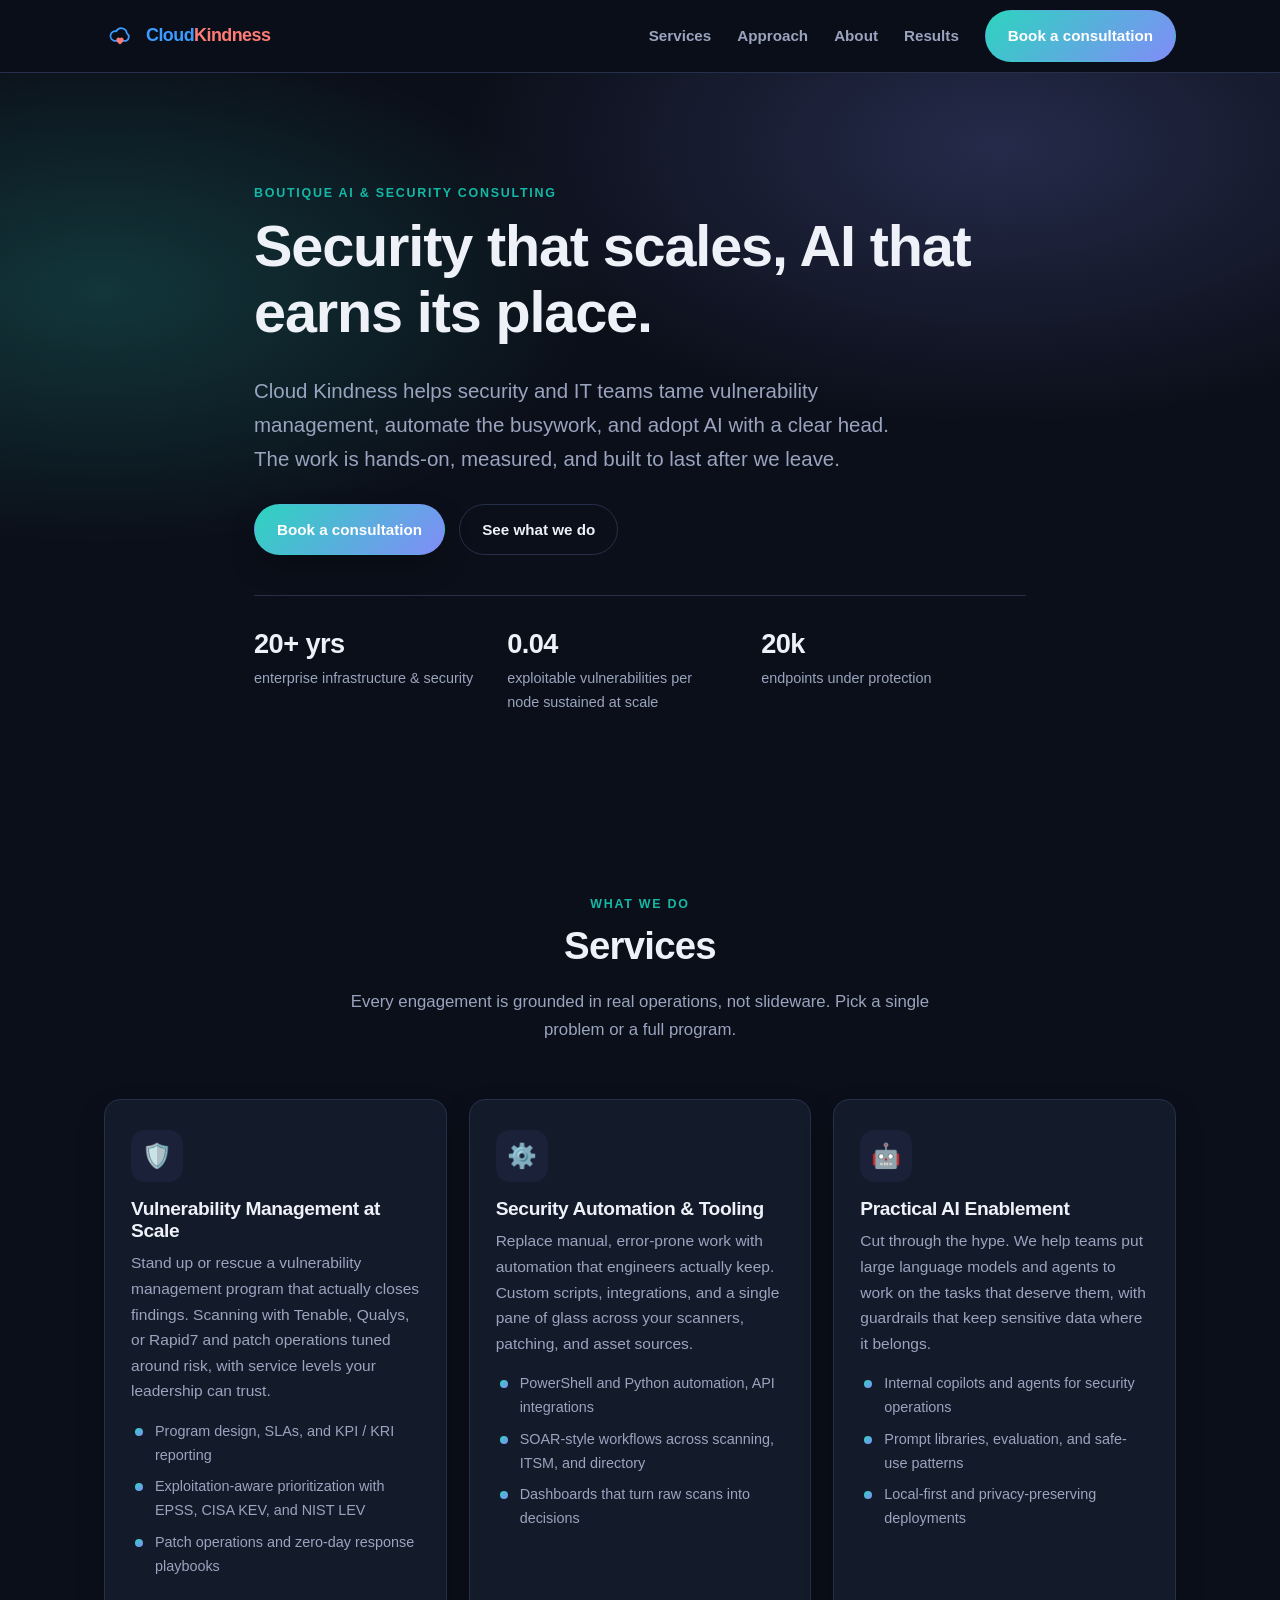
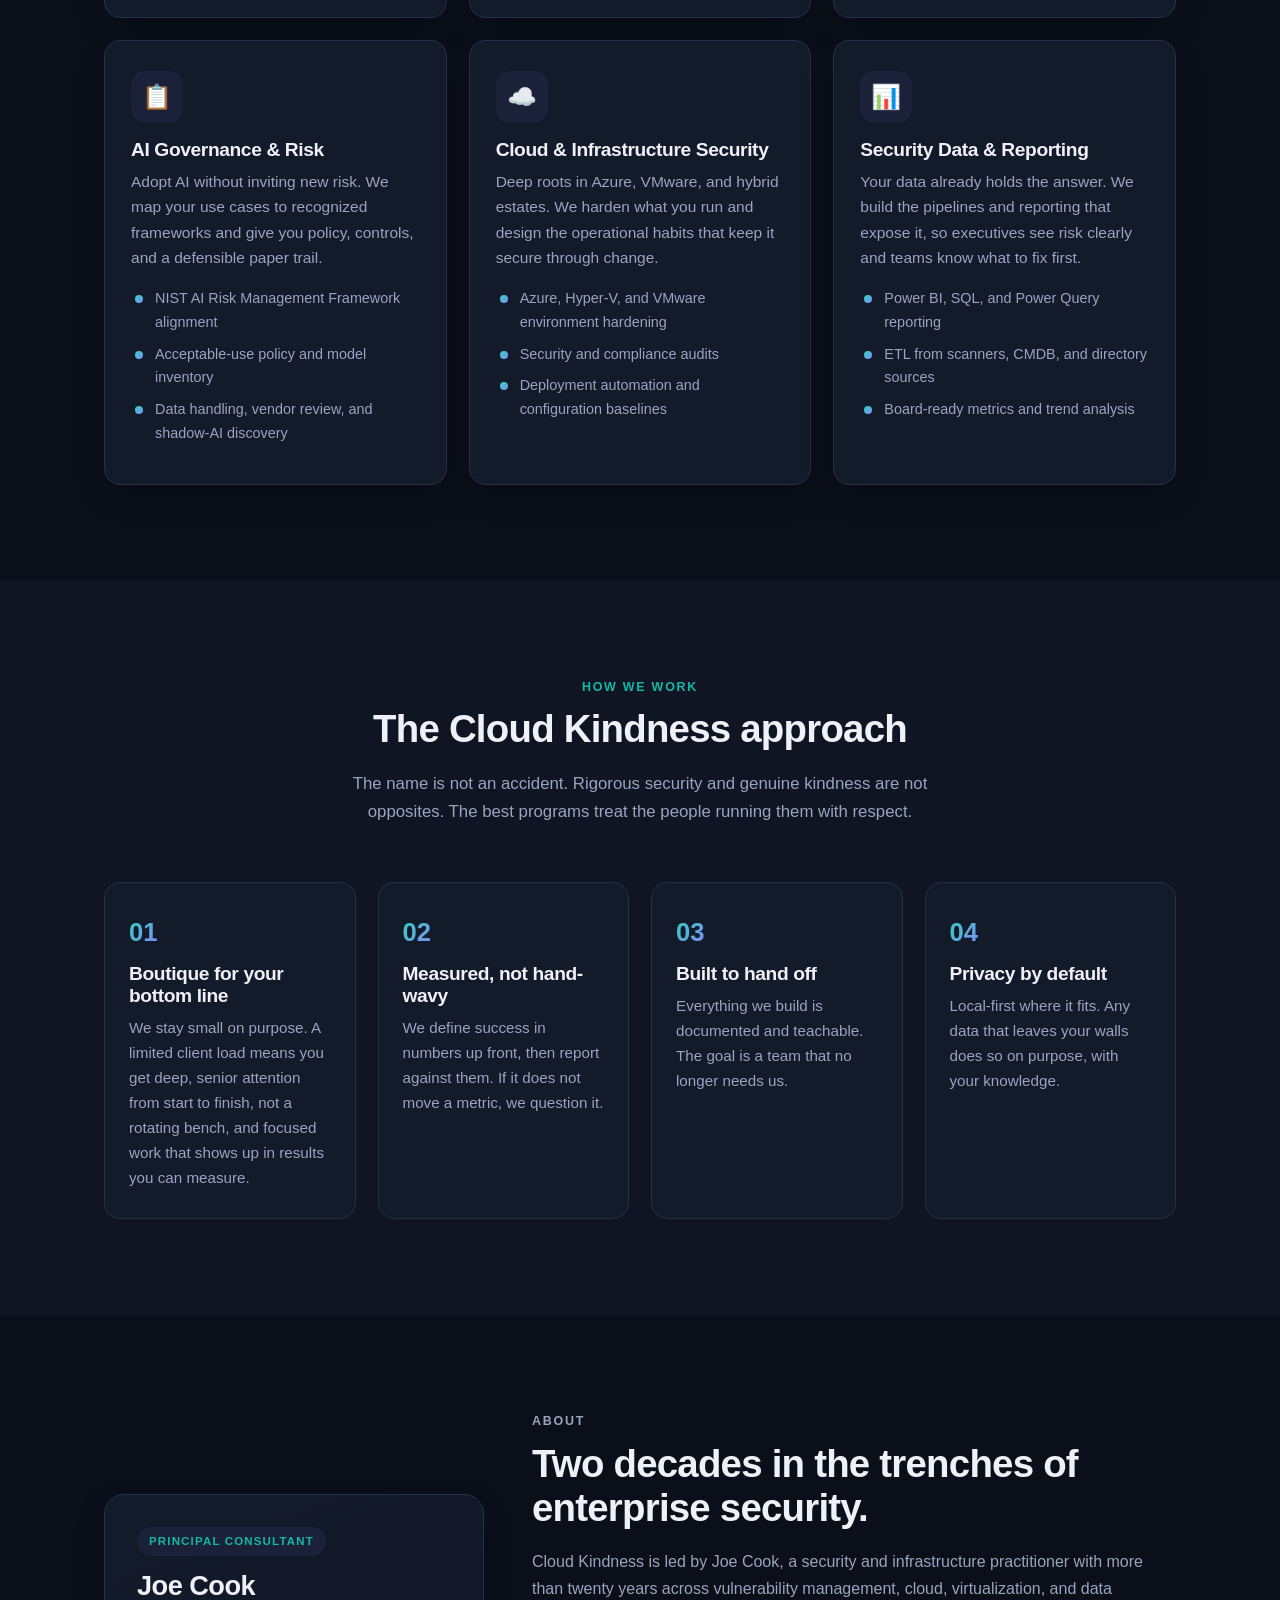
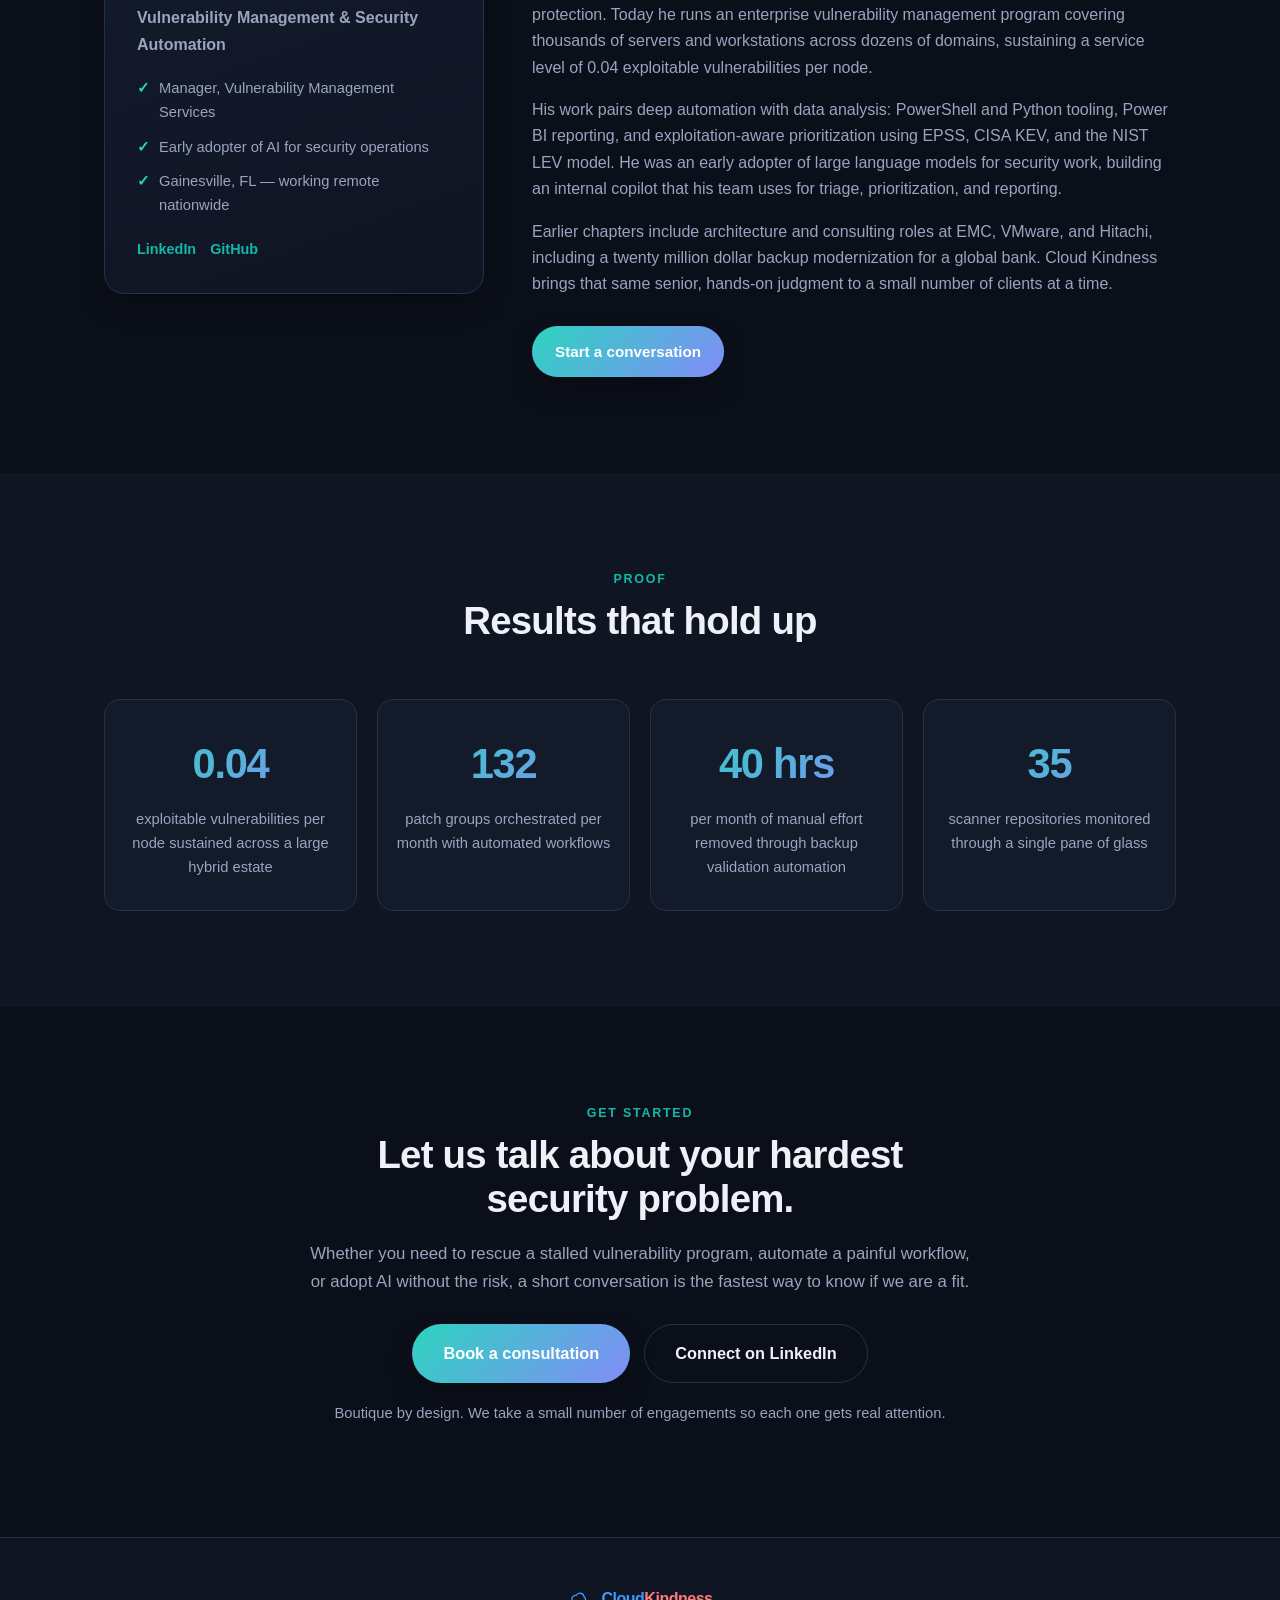
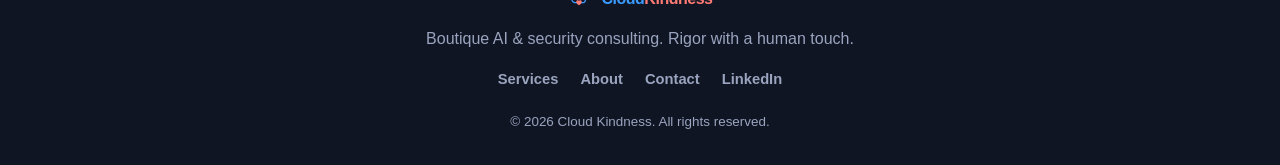
==== index.html @ bd8ea967 "Launch Cloud Kindness marketing site Boutique AI & security consulting site: dark theme, two-tone Cl" ====
<!DOCTYPE html>
<html lang="en" data-theme="dark">
<head>
  <meta charset="UTF-8" />
  <meta name="viewport" content="width=device-width, initial-scale=1.0" />
  <title>Cloud Kindness — Boutique AI &amp; Security Consulting</title>
  <meta name="description" content="Cloud Kindness is a boutique AI and security consultancy. We help teams run vulnerability management at scale, automate security operations, and adopt AI safely and practically." />
  <meta name="author" content="Joe Cook" />

  <!-- Open Graph -->
  <meta property="og:type" content="website" />
  <meta property="og:title" content="Cloud Kindness — Boutique AI &amp; Security Consulting" />
  <meta property="og:description" content="Vulnerability management at scale, security automation, and practical AI enablement. Boutique consulting led by a hands-on practitioner." />
  <meta property="og:url" content="https://cloudkindness.com" />
  <meta property="og:site_name" content="Cloud Kindness" />
  <meta name="twitter:card" content="summary" />

  <link rel="icon" href="assets/favicon.svg" type="image/svg+xml" />
  <link rel="stylesheet" href="assets/styles.css" />

  <script type="application/ld+json">
  {
    "@context": "https://schema.org",
    "@type": "ProfessionalService",
    "name": "Cloud Kindness",
    "description": "Boutique AI and security consultancy specializing in vulnerability management, security automation, and practical AI enablement.",
    "url": "https://cloudkindness.com",
    "areaServed": "US",
    "serviceType": ["Vulnerability Management", "Security Automation", "AI Enablement", "Cloud Security", "Security Analytics"],
    "founder": {
      "@type": "Person",
      "name": "Joe Cook",
      "jobTitle": "Principal Consultant",
      "sameAs": ["https://www.linkedin.com/in/josephwcook", "https://github.com/cloudanimal"]
    }
  }
  </script>
</head>
<body>
  <a class="skip-link" href="#main">Skip to content</a>

  <header class="site-header" id="top">
    <nav class="nav container" aria-label="Primary">
      <a class="brand" href="#top" aria-label="Cloud Kindness home">
        <span class="brand-mark" aria-hidden="true">
          <svg viewBox="0 0 40 40" width="32" height="32" role="img" aria-hidden="true">
            <path d="M28.5 16.5a7 7 0 0 0-13.2-2.4A6 6 0 1 0 13 26h15a5.5 5.5 0 0 0 .5-9.5z" fill="none" stroke="var(--logo-cloud)" stroke-width="2.2" stroke-linejoin="round"/>
            <path d="M20 30.5s-4.6-2.6-4.6-6a2.6 2.6 0 0 1 4.6-1.6 2.6 2.6 0 0 1 4.6 1.6c0 3.4-4.6 6-4.6 6z" fill="var(--logo-kind)"/>
          </svg>
        </span>
        <span class="brand-text"><span class="wm-cloud">Cloud</span><span class="wm-kind">Kindness</span></span>
      </a>
      <button class="nav-toggle" aria-expanded="false" aria-controls="nav-links" aria-label="Toggle menu">
        <span></span><span></span><span></span>
      </button>
      <ul class="nav-links" id="nav-links">
        <li><a href="#services">Services</a></li>
        <li><a href="#approach">Approach</a></li>
        <li><a href="#about">About</a></li>
        <li><a href="#results">Results</a></li>
        <li><a class="btn btn-nav" href="#contact">Book a consultation</a></li>
      </ul>
    </nav>
  </header>

  <main id="main">

    <!-- HERO -->
    <section class="hero">
      <div class="container hero-inner">
        <p class="eyebrow">Boutique AI &amp; Security Consulting</p>
        <h1>Security that scales, AI that earns its place.</h1>
        <p class="lede">
          Cloud Kindness helps security and IT teams tame vulnerability management, automate the busywork,
          and adopt AI with a clear head. The work is hands-on, measured, and built to last after we leave.
        </p>
        <div class="hero-cta">
          <a class="btn btn-primary" href="#contact">Book a consultation</a>
          <a class="btn btn-ghost" href="#services">See what we do</a>
        </div>
        <ul class="hero-stats" aria-label="Track record">
          <li><strong>20+ yrs</strong><span>enterprise infrastructure &amp; security</span></li>
          <li><strong>0.04</strong><span>exploitable vulnerabilities per node sustained at scale</span></li>
          <li><strong>20k</strong><span>endpoints under protection</span></li>
        </ul>
      </div>
    </section>

    <!-- SERVICES -->
    <section id="services" class="section">
      <div class="container">
        <header class="section-head">
          <p class="eyebrow">What we do</p>
          <h2>Services</h2>
          <p class="section-sub">
            Every engagement is grounded in real operations, not slideware. Pick a single problem or a full program.
          </p>
        </header>

        <div class="cards">
          <article class="card">
            <div class="card-icon" aria-hidden="true">🛡️</div>
            <h3>Vulnerability Management at Scale</h3>
            <p>
              Stand up or rescue a vulnerability management program that actually closes findings. Scanning with
              Tenable, Qualys, or Rapid7 and patch operations tuned around risk, with service levels your leadership can trust.
            </p>
            <ul class="card-list">
              <li>Program design, SLAs, and KPI / KRI reporting</li>
              <li>Exploitation-aware prioritization with EPSS, CISA KEV, and NIST LEV</li>
              <li>Patch operations and zero-day response playbooks</li>
            </ul>
          </article>

          <article class="card">
            <div class="card-icon" aria-hidden="true">⚙️</div>
            <h3>Security Automation &amp; Tooling</h3>
            <p>
              Replace manual, error-prone work with automation that engineers actually keep. Custom scripts, integrations,
              and a single pane of glass across your scanners, patching, and asset sources.
            </p>
            <ul class="card-list">
              <li>PowerShell and Python automation, API integrations</li>
              <li>SOAR-style workflows across scanning, ITSM, and directory</li>
              <li>Dashboards that turn raw scans into decisions</li>
            </ul>
          </article>

          <article class="card">
            <div class="card-icon" aria-hidden="true">🤖</div>
            <h3>Practical AI Enablement</h3>
            <p>
              Cut through the hype. We help teams put large language models and agents to work on the tasks that
              deserve them, with guardrails that keep sensitive data where it belongs.
            </p>
            <ul class="card-list">
              <li>Internal copilots and agents for security operations</li>
              <li>Prompt libraries, evaluation, and safe-use patterns</li>
              <li>Local-first and privacy-preserving deployments</li>
            </ul>
          </article>

          <article class="card">
            <div class="card-icon" aria-hidden="true">📋</div>
            <h3>AI Governance &amp; Risk</h3>
            <p>
              Adopt AI without inviting new risk. We map your use cases to recognized frameworks and give you
              policy, controls, and a defensible paper trail.
            </p>
            <ul class="card-list">
              <li>NIST AI Risk Management Framework alignment</li>
              <li>Acceptable-use policy and model inventory</li>
              <li>Data handling, vendor review, and shadow-AI discovery</li>
            </ul>
          </article>

          <article class="card">
            <div class="card-icon" aria-hidden="true">☁️</div>
            <h3>Cloud &amp; Infrastructure Security</h3>
            <p>
              Deep roots in Azure, VMware, and hybrid estates. We harden what you run and design the operational
              habits that keep it secure through change.
            </p>
            <ul class="card-list">
              <li>Azure, Hyper-V, and VMware environment hardening</li>
              <li>Security and compliance audits</li>
              <li>Deployment automation and configuration baselines</li>
            </ul>
          </article>

          <article class="card">
            <div class="card-icon" aria-hidden="true">📊</div>
            <h3>Security Data &amp; Reporting</h3>
            <p>
              Your data already holds the answer. We build the pipelines and reporting that expose it, so executives
              see risk clearly and teams know what to fix first.
            </p>
            <ul class="card-list">
              <li>Power BI, SQL, and Power Query reporting</li>
              <li>ETL from scanners, CMDB, and directory sources</li>
              <li>Board-ready metrics and trend analysis</li>
            </ul>
          </article>
        </div>
      </div>
    </section>

    <!-- APPROACH -->
    <section id="approach" class="section section-alt">
      <div class="container">
        <header class="section-head">
          <p class="eyebrow">How we work</p>
          <h2>The Cloud Kindness approach</h2>
          <p class="section-sub">
            The name is not an accident. Rigorous security and genuine kindness are not opposites. The best programs
            treat the people running them with respect.
          </p>
        </header>

        <div class="approach-grid">
          <div class="approach-item">
            <span class="approach-num">01</span>
            <h3>Boutique for your bottom line</h3>
            <p>We stay small on purpose. A limited client load means you get deep, senior attention from start to finish, not a rotating bench, and focused work that shows up in results you can measure.</p>
          </div>
          <div class="approach-item">
            <span class="approach-num">02</span>
            <h3>Measured, not hand-wavy</h3>
            <p>We define success in numbers up front, then report against them. If it does not move a metric, we question it.</p>
          </div>
          <div class="approach-item">
            <span class="approach-num">03</span>
            <h3>Built to hand off</h3>
            <p>Everything we build is documented and teachable. The goal is a team that no longer needs us.</p>
          </div>
          <div class="approach-item">
            <span class="approach-num">04</span>
            <h3>Privacy by default</h3>
            <p>Local-first where it fits. Any data that leaves your walls does so on purpose, with your knowledge.</p>
          </div>
        </div>
      </div>
    </section>

    <!-- ABOUT -->
    <section id="about" class="section">
      <div class="container about-grid">
        <div class="about-media" aria-hidden="true">
          <div class="about-card">
            <span class="about-badge">Principal Consultant</span>
            <h3>Joe Cook</h3>
            <p class="about-role">Vulnerability Management &amp; Security Automation</p>
            <ul class="about-facts">
              <li>Manager, Vulnerability Management Services</li>
              <li>Early adopter of AI for security operations</li>
              <li>Gainesville, FL — working remote nationwide</li>
            </ul>
            <div class="about-links">
              <a href="https://www.linkedin.com/in/josephwcook" rel="noopener" target="_blank">LinkedIn</a>
              <a href="https://github.com/cloudanimal" rel="noopener" target="_blank">GitHub</a>
            </div>
          </div>
        </div>
        <div class="about-copy">
          <p class="eyebrow">About</p>
          <h2>Two decades in the trenches of enterprise security.</h2>
          <p>
            Cloud Kindness is led by Joe Cook, a security and infrastructure practitioner with more than twenty years
            across vulnerability management, cloud, virtualization, and data protection. Today he runs an enterprise
            vulnerability management program covering thousands of servers and workstations across dozens of domains,
            sustaining a service level of 0.04 exploitable vulnerabilities per node.
          </p>
          <p>
            His work pairs deep automation with data analysis: PowerShell and Python tooling, Power BI reporting, and
            exploitation-aware prioritization using EPSS, CISA KEV, and the NIST LEV model. He was an early adopter of
            large language models for security work, building an internal copilot that his team uses for triage,
            prioritization, and reporting.
          </p>
          <p>
            Earlier chapters include architecture and consulting roles at EMC, VMware, and Hitachi, including a
            twenty million dollar backup modernization for a global bank. Cloud Kindness brings that same
            senior, hands-on judgment to a small number of clients at a time.
          </p>
          <a class="btn btn-primary" href="#contact">Start a conversation</a>
        </div>
      </div>
    </section>

    <!-- RESULTS -->
    <section id="results" class="section section-alt">
      <div class="container">
        <header class="section-head">
          <p class="eyebrow">Proof</p>
          <h2>Results that hold up</h2>
        </header>
        <div class="results-grid">
          <div class="result">
            <strong>0.04</strong>
            <p>exploitable vulnerabilities per node sustained across a large hybrid estate</p>
          </div>
          <div class="result">
            <strong>132</strong>
            <p>patch groups orchestrated per month with automated workflows</p>
          </div>
          <div class="result">
            <strong>40 hrs</strong>
            <p>per month of manual effort removed through backup validation automation</p>
          </div>
          <div class="result">
            <strong>35</strong>
            <p>scanner repositories monitored through a single pane of glass</p>
          </div>
        </div>
      </div>
    </section>

    <!-- CONTACT -->
    <section id="contact" class="section contact">
      <div class="container contact-inner">
        <p class="eyebrow">Get started</p>
        <h2>Let us talk about your hardest security problem.</h2>
        <p class="section-sub">
          Whether you need to rescue a stalled vulnerability program, automate a painful workflow, or adopt AI
          without the risk, a short conversation is the fastest way to know if we are a fit.
        </p>
        <div class="contact-cta">
          <a class="btn btn-primary btn-lg" href="mailto:josephwcook@gmail.com?subject=Cloud%20Kindness%20consultation">Book a consultation</a>
          <a class="btn btn-ghost btn-lg" href="https://www.linkedin.com/in/josephwcook" rel="noopener" target="_blank">Connect on LinkedIn</a>
        </div>
        <p class="contact-note">Boutique by design. We take a small number of engagements so each one gets real attention.</p>
      </div>
    </section>
  </main>

  <footer class="site-footer">
    <div class="container footer-inner">
      <div class="footer-brand">
        <span class="brand-mark" aria-hidden="true">
          <svg viewBox="0 0 40 40" width="24" height="24" role="img" aria-hidden="true">
            <path d="M28.5 16.5a7 7 0 0 0-13.2-2.4A6 6 0 1 0 13 26h15a5.5 5.5 0 0 0 .5-9.5z" fill="none" stroke="var(--logo-cloud)" stroke-width="2.2" stroke-linejoin="round"/>
            <path d="M20 30.5s-4.6-2.6-4.6-6a2.6 2.6 0 0 1 4.6-1.6 2.6 2.6 0 0 1 4.6 1.6c0 3.4-4.6 6-4.6 6z" fill="var(--logo-kind)"/>
          </svg>
        </span>
        <span class="brand-text"><span class="wm-cloud">Cloud</span><span class="wm-kind">Kindness</span></span>
      </div>
      <p class="footer-tag">Boutique AI &amp; security consulting. Rigor with a human touch.</p>
      <nav class="footer-links" aria-label="Footer">
        <a href="#services">Services</a>
        <a href="#about">About</a>
        <a href="#contact">Contact</a>
        <a href="https://www.linkedin.com/in/josephwcook" rel="noopener" target="_blank">LinkedIn</a>
      </nav>
      <p class="footer-copy">&copy; <span id="year">2026</span> Cloud Kindness. All rights reserved.</p>
    </div>
  </footer>

  <script src="assets/main.js"></script>
</body>
</html>
---- assets/styles.css ----
/* ===== Cloud Kindness — styles ===== */
:root {
  --bg: #f7f8fb;
  --surface: #ffffff;
  --surface-alt: #eef1f7;
  --ink: #131a2a;
  --ink-soft: #47506a;
  --line: #e0e5ef;
  --brand: #14b8a6;      /* teal */
  --brand-deep: #0d9488;
  --accent: #6366f1;     /* indigo */
  --accent-soft: #eef0fe;
  --warm: #f0abaf;
  --logo-cloud: #0a84ff;   /* azure */
  --logo-kind: #f0645f;    /* soft red */
  --shadow: 0 10px 30px -12px rgba(19, 26, 42, .18);
  --radius: 16px;
  --maxw: 1120px;
  --font: "Inter", -apple-system, BlinkMacSystemFont, "Segoe UI", Roboto, Helvetica, Arial, sans-serif;
}

:root[data-theme="dark"] {
  --bg: #0b0f19;
  --surface: #131a2a;
  --surface-alt: #0f1523;
  --ink: #eef1f8;
  --ink-soft: #9aa4bf;
  --line: #26304a;
  --brand: #2dd4bf;
  --brand-deep: #14b8a6;
  --accent: #818cf8;
  --accent-soft: #1a2138;
  --logo-cloud: #3b9bff;
  --logo-kind: #ff7b75;
  --shadow: 0 12px 34px -14px rgba(0, 0, 0, .6);
}

* { box-sizing: border-box; }
html { scroll-behavior: smooth; scroll-padding-top: 84px; }
body {
  margin: 0;
  font-family: var(--font);
  color: var(--ink);
  background: var(--bg);
  line-height: 1.65;
  -webkit-font-smoothing: antialiased;
}

.container { width: 100%; max-width: var(--maxw); margin: 0 auto; padding: 0 24px; }

h1, h2, h3 { line-height: 1.15; letter-spacing: -0.02em; margin: 0 0 .5em; }
h1 { font-size: clamp(2.1rem, 5vw, 3.6rem); font-weight: 800; }
h2 { font-size: clamp(1.6rem, 3.2vw, 2.4rem); font-weight: 750; }
h3 { font-size: 1.2rem; font-weight: 700; }
p { margin: 0 0 1rem; }
a { color: var(--brand-deep); text-decoration: none; }
a:hover { text-decoration: underline; }

.eyebrow {
  text-transform: uppercase; letter-spacing: .14em; font-size: .78rem; font-weight: 700;
  color: var(--brand-deep); margin: 0 0 .6rem;
}

.skip-link {
  position: absolute; left: -999px; top: 0; background: var(--accent); color: #fff;
  padding: 10px 16px; border-radius: 0 0 8px 0; z-index: 200;
}
.skip-link:focus { left: 0; }

/* ===== Header / Nav ===== */
.site-header {
  position: sticky; top: 0; z-index: 100;
  background: color-mix(in srgb, var(--bg) 82%, transparent);
  backdrop-filter: saturate(140%) blur(12px);
  border-bottom: 1px solid var(--line);
}
.nav { display: flex; align-items: center; justify-content: space-between; height: 72px; }
.brand { display: inline-flex; align-items: center; gap: 10px; color: var(--ink); font-weight: 800; font-size: 1.12rem; letter-spacing: -0.02em; }
.brand:hover { text-decoration: none; }
.brand-mark { display: inline-flex; }
.brand-text { letter-spacing: -0.03em; }
.wm-cloud { color: var(--logo-cloud); }
.wm-kind { color: var(--logo-kind); }
.nav-links { list-style: none; display: flex; align-items: center; gap: 26px; margin: 0; padding: 0; }
.nav-links a { color: var(--ink-soft); font-weight: 600; font-size: .95rem; }
.nav-links a:hover { color: var(--ink); text-decoration: none; }
.btn-nav { background: linear-gradient(135deg, var(--brand), var(--accent)); color: #fff !important; padding: 9px 18px; }
.btn-nav:hover { color: #fff !important; box-shadow: var(--shadow); }

.theme-toggle {
  background: transparent; border: 1px solid var(--line); border-radius: 10px;
  width: 38px; height: 38px; cursor: pointer; font-size: 1rem; line-height: 1;
  display: inline-flex; align-items: center; justify-content: center; color: var(--ink);
}
.theme-toggle:hover { border-color: var(--brand); }

.nav-toggle { display: none; flex-direction: column; gap: 5px; background: none; border: 0; cursor: pointer; padding: 8px; }
.nav-toggle span { width: 24px; height: 2px; background: var(--ink); border-radius: 2px; transition: .25s; }

/* ===== Buttons ===== */
.btn {
  display: inline-flex; align-items: center; justify-content: center; gap: 8px;
  padding: 12px 22px; border-radius: 999px; font-weight: 700; font-size: .95rem;
  border: 1px solid transparent; cursor: pointer; transition: transform .15s ease, box-shadow .2s ease, background .2s ease;
}
.btn:hover { text-decoration: none; transform: translateY(-1px); }
.btn-primary { background: linear-gradient(135deg, var(--brand), var(--accent)); color: #fff; box-shadow: var(--shadow); }
.btn-primary:hover { box-shadow: 0 14px 34px -12px rgba(99,102,241,.5); }
.btn-ghost { background: transparent; color: var(--ink); border-color: var(--line); }
.btn-ghost:hover { border-color: var(--brand); color: var(--brand-deep); }
.btn-lg { padding: 15px 30px; font-size: 1.02rem; }

/* ===== Hero ===== */
.hero { position: relative; overflow: hidden; padding: clamp(56px, 9vw, 110px) 0 clamp(48px, 7vw, 84px); }
.hero::before {
  content: ""; position: absolute; inset: 0; z-index: 0;
  background:
    radial-gradient(60% 55% at 78% 10%, color-mix(in srgb, var(--accent) 22%, transparent), transparent 70%),
    radial-gradient(55% 50% at 8% 30%, color-mix(in srgb, var(--brand) 20%, transparent), transparent 70%);
  pointer-events: none;
}
.hero-inner { position: relative; z-index: 1; max-width: 820px; }
.lede { font-size: clamp(1.05rem, 1.8vw, 1.28rem); color: var(--ink-soft); max-width: 660px; }
.hero-cta { display: flex; flex-wrap: wrap; gap: 14px; margin: 28px 0 40px; }
.hero-stats { list-style: none; display: flex; flex-wrap: wrap; gap: 34px; padding: 26px 0 0; margin: 0; border-top: 1px solid var(--line); }
.hero-stats li { display: flex; flex-direction: column; }
.hero-stats strong { font-size: 1.7rem; font-weight: 800; color: var(--ink); letter-spacing: -0.02em; }
.hero-stats span { font-size: .9rem; color: var(--ink-soft); max-width: 220px; }

/* ===== Sections ===== */
.section { padding: clamp(56px, 8vw, 96px) 0; }
.section-alt { background: var(--surface-alt); }
.section-head { max-width: 640px; margin: 0 auto clamp(34px, 5vw, 56px); text-align: center; }
.section-sub { color: var(--ink-soft); font-size: 1.05rem; }

/* ===== Cards ===== */
.cards { display: grid; grid-template-columns: repeat(auto-fit, minmax(300px, 1fr)); gap: 22px; }
.card {
  background: var(--surface); border: 1px solid var(--line); border-radius: var(--radius);
  padding: 30px 26px; box-shadow: var(--shadow);
  transition: transform .2s ease, border-color .2s ease;
}
.card:hover { transform: translateY(-4px); border-color: color-mix(in srgb, var(--brand) 50%, var(--line)); }
.card-icon {
  width: 52px; height: 52px; border-radius: 14px; display: grid; place-items: center;
  font-size: 1.5rem; margin-bottom: 16px;
  background: var(--accent-soft);
}
.card h3 { margin-bottom: .5rem; }
.card p { color: var(--ink-soft); font-size: .97rem; }
.card-list { list-style: none; margin: 16px 0 0; padding: 0; }
.card-list li { position: relative; padding-left: 24px; margin-bottom: 8px; font-size: .9rem; color: var(--ink-soft); }
.card-list li::before {
  content: ""; position: absolute; left: 4px; top: 8px; width: 8px; height: 8px; border-radius: 50%;
  background: linear-gradient(135deg, var(--brand), var(--accent));
}

/* ===== Approach ===== */
.approach-grid { display: grid; grid-template-columns: repeat(auto-fit, minmax(240px, 1fr)); gap: 22px; }
.approach-item { background: var(--surface); border: 1px solid var(--line); border-radius: var(--radius); padding: 28px 24px; }
.approach-num { font-size: 1.6rem; font-weight: 800; background: linear-gradient(135deg, var(--brand), var(--accent)); -webkit-background-clip: text; background-clip: text; color: transparent; }
.approach-item h3 { margin: 10px 0 8px; }
.approach-item p { color: var(--ink-soft); font-size: .95rem; margin: 0; }

/* ===== About ===== */
.about-grid { display: grid; grid-template-columns: minmax(260px, 380px) 1fr; gap: 48px; align-items: center; }
.about-card {
  background: linear-gradient(160deg, var(--surface), var(--surface-alt));
  border: 1px solid var(--line); border-radius: 20px; padding: 32px; box-shadow: var(--shadow);
}
.about-badge {
  display: inline-block; font-size: .72rem; font-weight: 700; text-transform: uppercase; letter-spacing: .1em;
  color: var(--brand-deep); background: var(--accent-soft); padding: 5px 12px; border-radius: 999px; margin-bottom: 14px;
}
.about-card h3 { font-size: 1.7rem; margin-bottom: 4px; }
.about-role { color: var(--ink-soft); font-weight: 600; margin-bottom: 18px; }
.about-facts { list-style: none; padding: 0; margin: 0 0 20px; }
.about-facts li { position: relative; padding-left: 22px; margin-bottom: 10px; font-size: .92rem; color: var(--ink-soft); }
.about-facts li::before { content: "\2713"; position: absolute; left: 0; color: var(--brand); font-weight: 700; }
.about-links { display: flex; gap: 14px; }
.about-links a { font-weight: 700; font-size: .9rem; }
.about-copy h2 { margin-top: .2rem; }
.about-copy p { color: var(--ink-soft); }
.about-copy .btn { margin-top: 12px; }

/* ===== Results ===== */
.results-grid { display: grid; grid-template-columns: repeat(auto-fit, minmax(200px, 1fr)); gap: 20px; }
.result { text-align: center; padding: 30px 18px; background: var(--surface); border: 1px solid var(--line); border-radius: var(--radius); }
.result strong { display: block; font-size: 2.6rem; font-weight: 800; letter-spacing: -0.03em;
  background: linear-gradient(135deg, var(--brand), var(--accent)); -webkit-background-clip: text; background-clip: text; color: transparent; }
.result p { color: var(--ink-soft); font-size: .92rem; margin: 8px 0 0; }

/* ===== Contact ===== */
.contact { text-align: center; }
.contact-inner { max-width: 720px; margin: 0 auto; }
.contact-cta { display: flex; flex-wrap: wrap; gap: 14px; justify-content: center; margin: 28px 0 18px; }
.contact-note { color: var(--ink-soft); font-size: .92rem; }

/* ===== Footer ===== */
.site-footer { background: var(--surface-alt); border-top: 1px solid var(--line); padding: 48px 0 32px; }
.footer-inner { display: grid; gap: 14px; text-align: center; justify-items: center; }
.footer-brand { display: inline-flex; align-items: center; gap: 10px; font-weight: 800; color: var(--ink); }
.footer-brand .brand-mark { color: var(--brand); }
.footer-tag { color: var(--ink-soft); margin: 0; }
.footer-links { display: flex; flex-wrap: wrap; gap: 22px; justify-content: center; }
.footer-links a { color: var(--ink-soft); font-weight: 600; font-size: .92rem; }
.footer-links a:hover { color: var(--ink); text-decoration: none; }
.footer-copy { color: var(--ink-soft); font-size: .84rem; margin: 6px 0 0; }

/* ===== Responsive ===== */
@media (max-width: 860px) {
  .about-grid { grid-template-columns: 1fr; }
  .about-media { max-width: 420px; }
}
@media (max-width: 720px) {
  .nav-toggle { display: flex; }
  .nav-links {
    position: fixed; inset: 72px 0 auto 0; flex-direction: column; align-items: stretch; gap: 0;
    background: var(--surface); border-bottom: 1px solid var(--line); padding: 8px 24px 20px;
    transform: translateY(-140%); transition: transform .28s ease; box-shadow: var(--shadow);
  }
  .nav-links.open { transform: translateY(0); }
  .nav-links li { border-bottom: 1px solid var(--line); }
  .nav-links li:last-child { border: 0; }
  .nav-links a { display: block; padding: 14px 0; }
  .btn-nav { display: inline-flex; margin: 10px 0; }
  .theme-toggle { margin-top: 10px; }
  .hero-stats { gap: 22px; }
}

@media (prefers-reduced-motion: reduce) {
  * { scroll-behavior: auto !important; transition: none !important; }
}
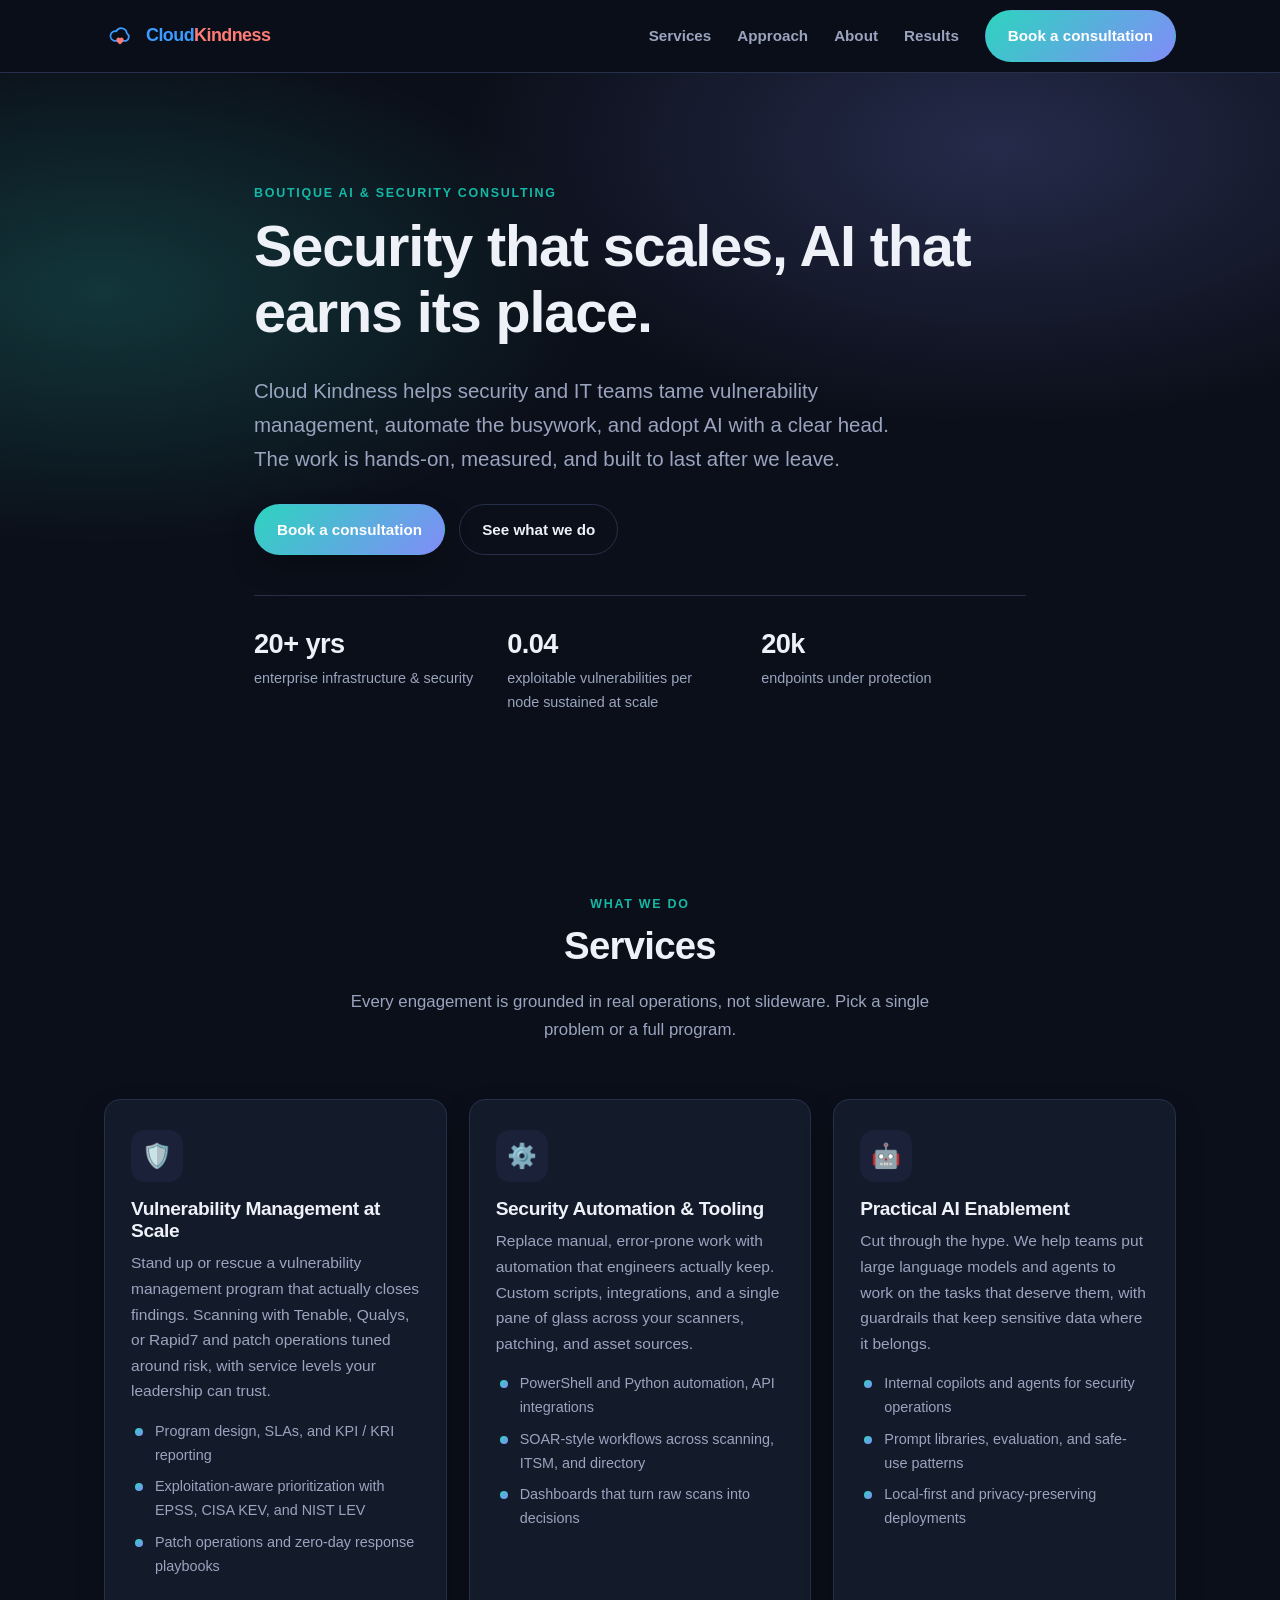
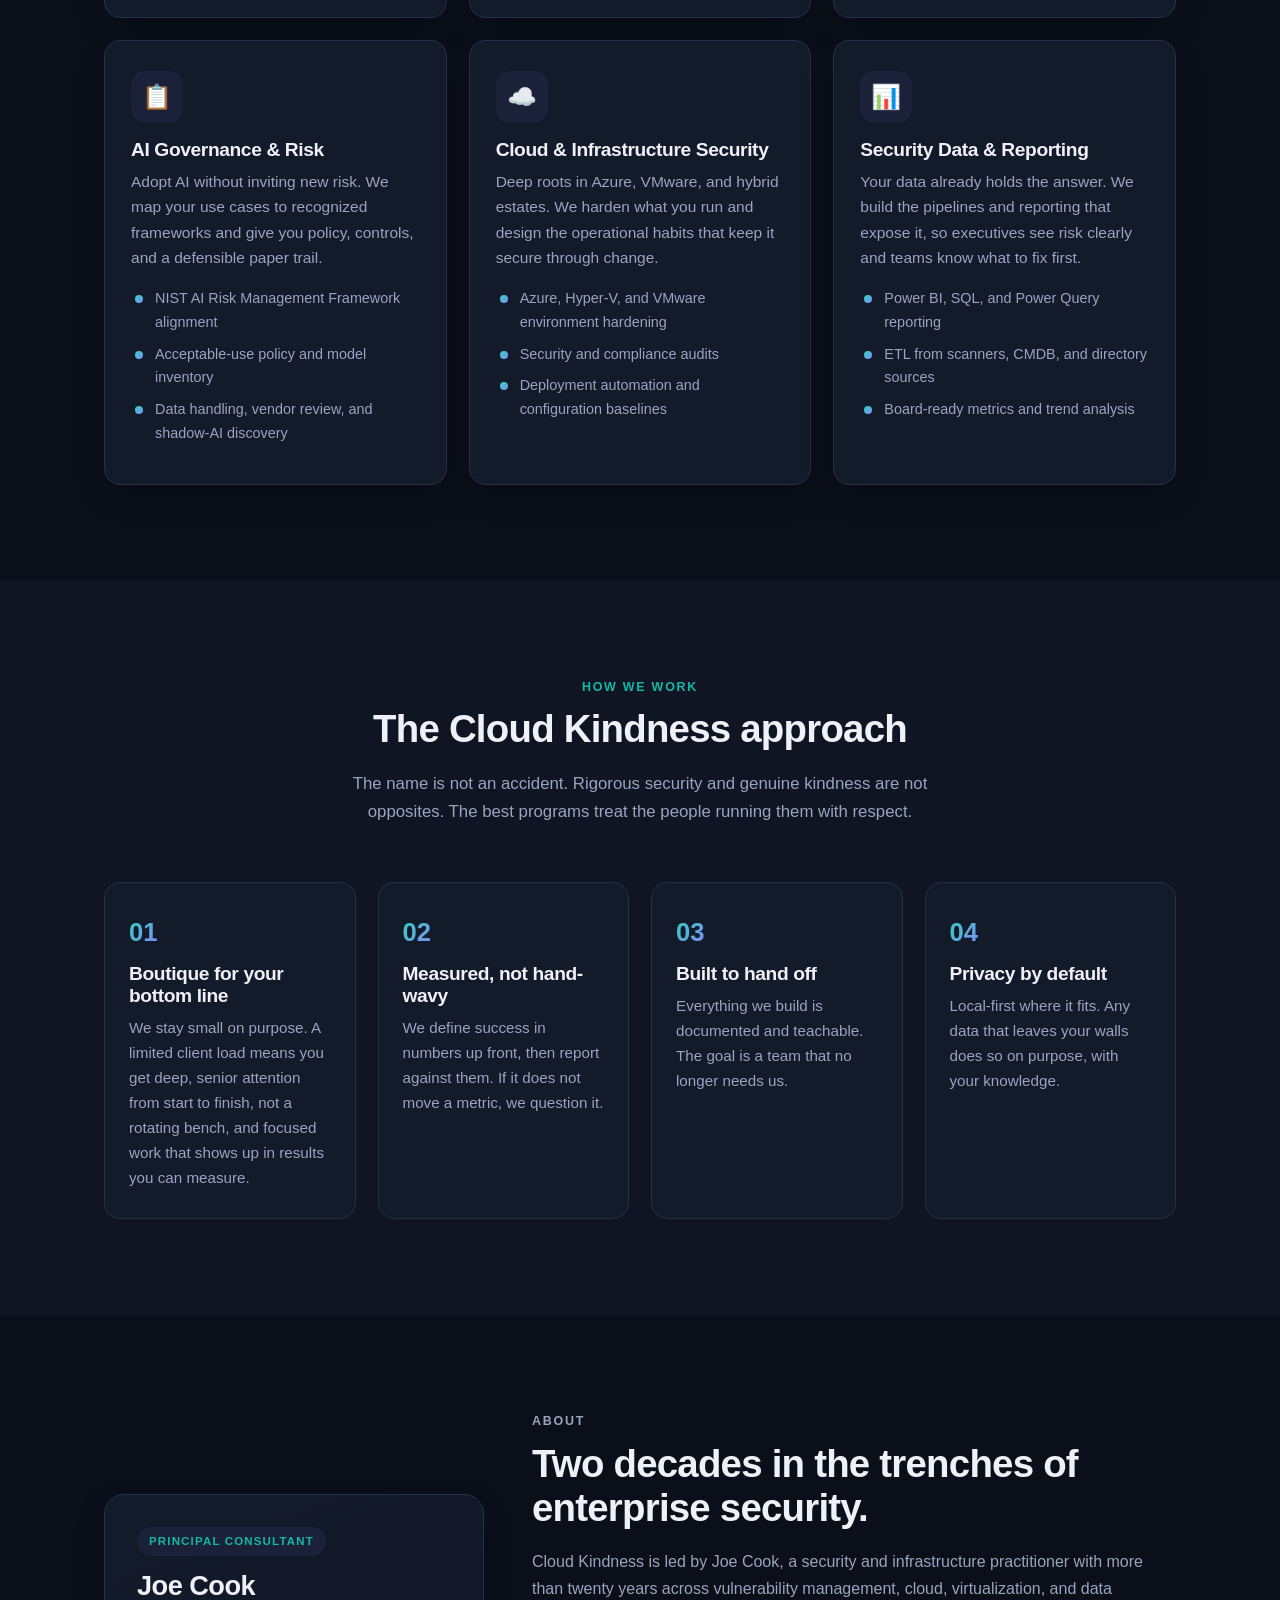
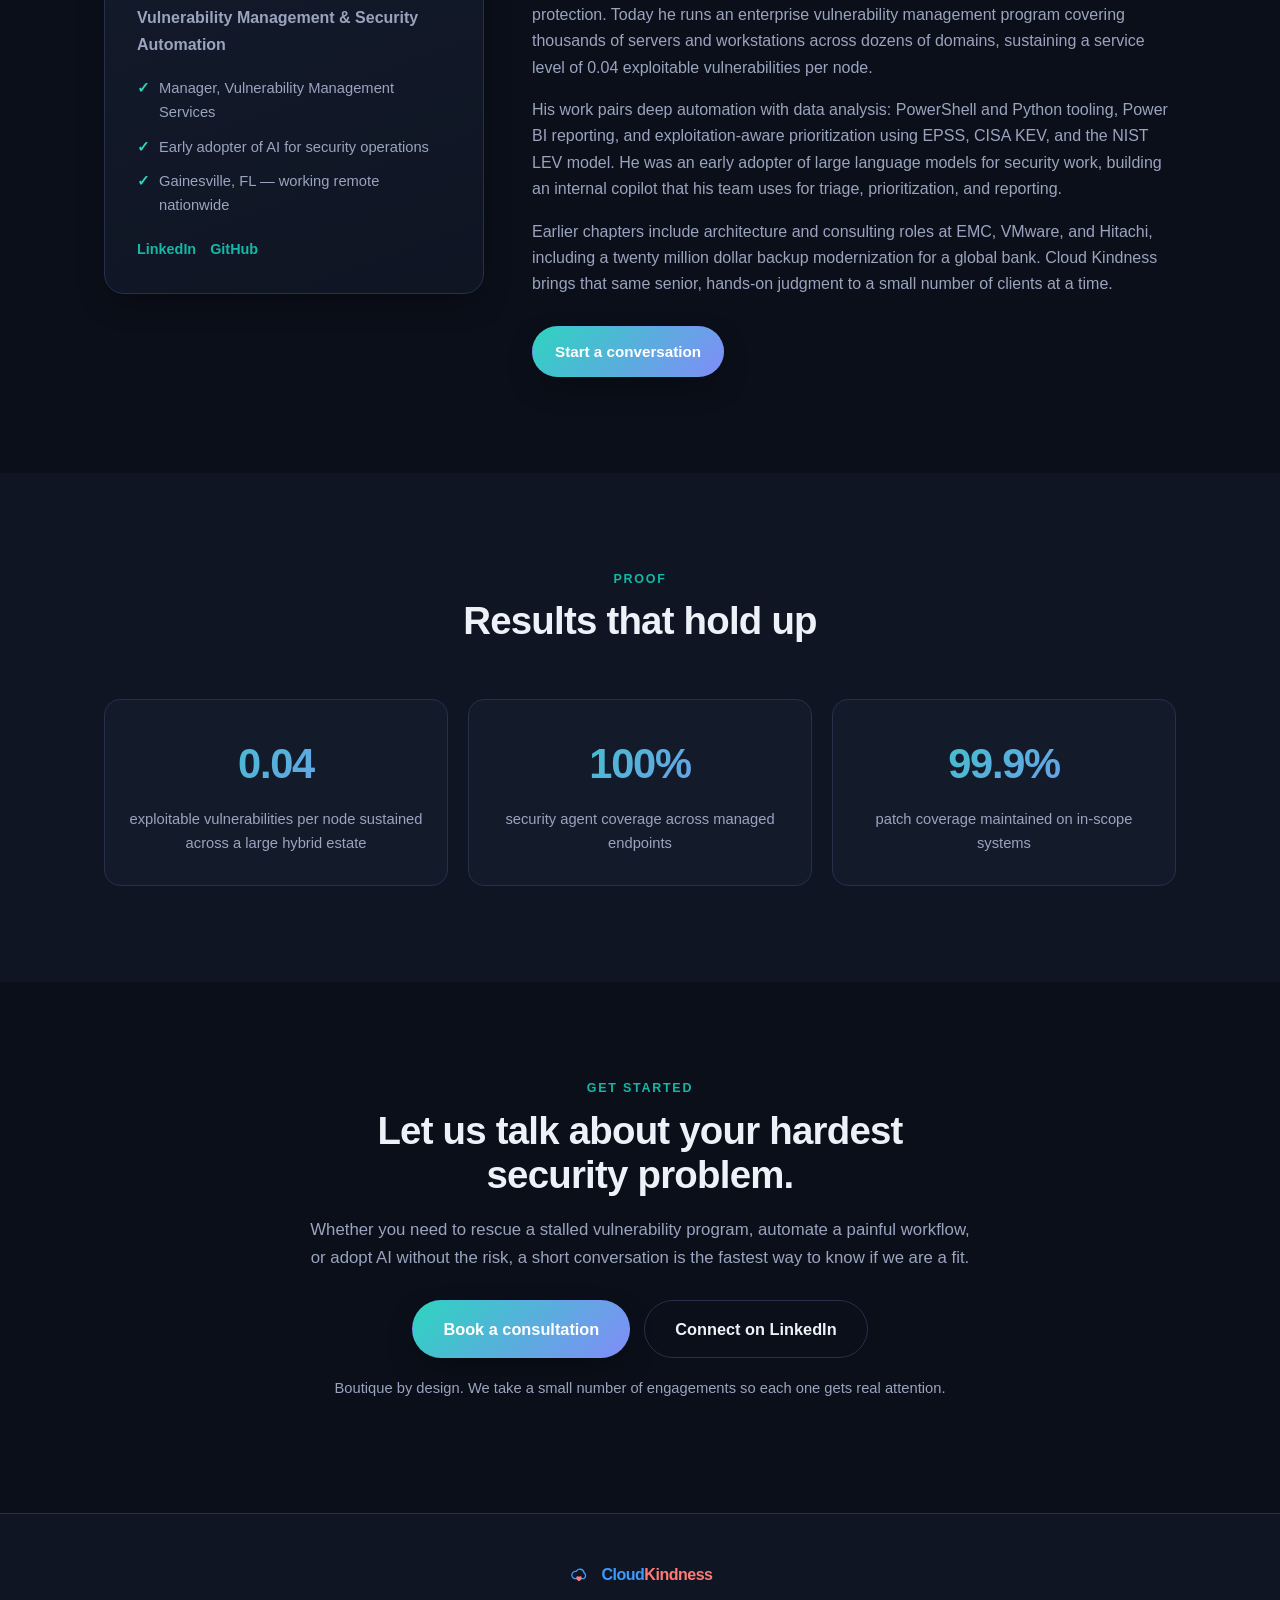
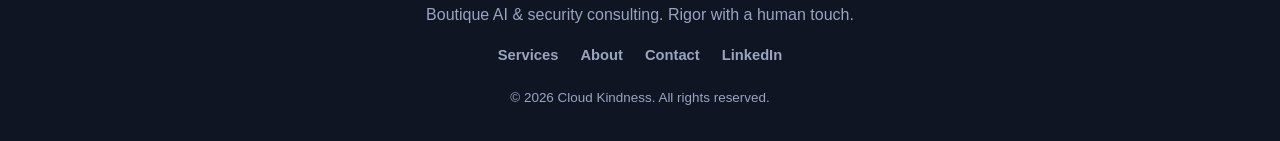
==== commit 6704011d: "Refine Results metrics to program-health KPIs Replace operational stats (patch groups, hours saved, " ====
--- a/index.html
+++ b/index.html
@@ -279,16 +279,12 @@
             <p>exploitable vulnerabilities per node sustained across a large hybrid estate</p>
           </div>
           <div class="result">
-            <strong>132</strong>
-            <p>patch groups orchestrated per month with automated workflows</p>
+            <strong>100%</strong>
+            <p>security agent coverage across managed endpoints</p>
           </div>
           <div class="result">
-            <strong>40 hrs</strong>
-            <p>per month of manual effort removed through backup validation automation</p>
-          </div>
-          <div class="result">
-            <strong>35</strong>
-            <p>scanner repositories monitored through a single pane of glass</p>
+            <strong>99.9%</strong>
+            <p>patch coverage maintained on in-scope systems</p>
           </div>
         </div>
       </div>
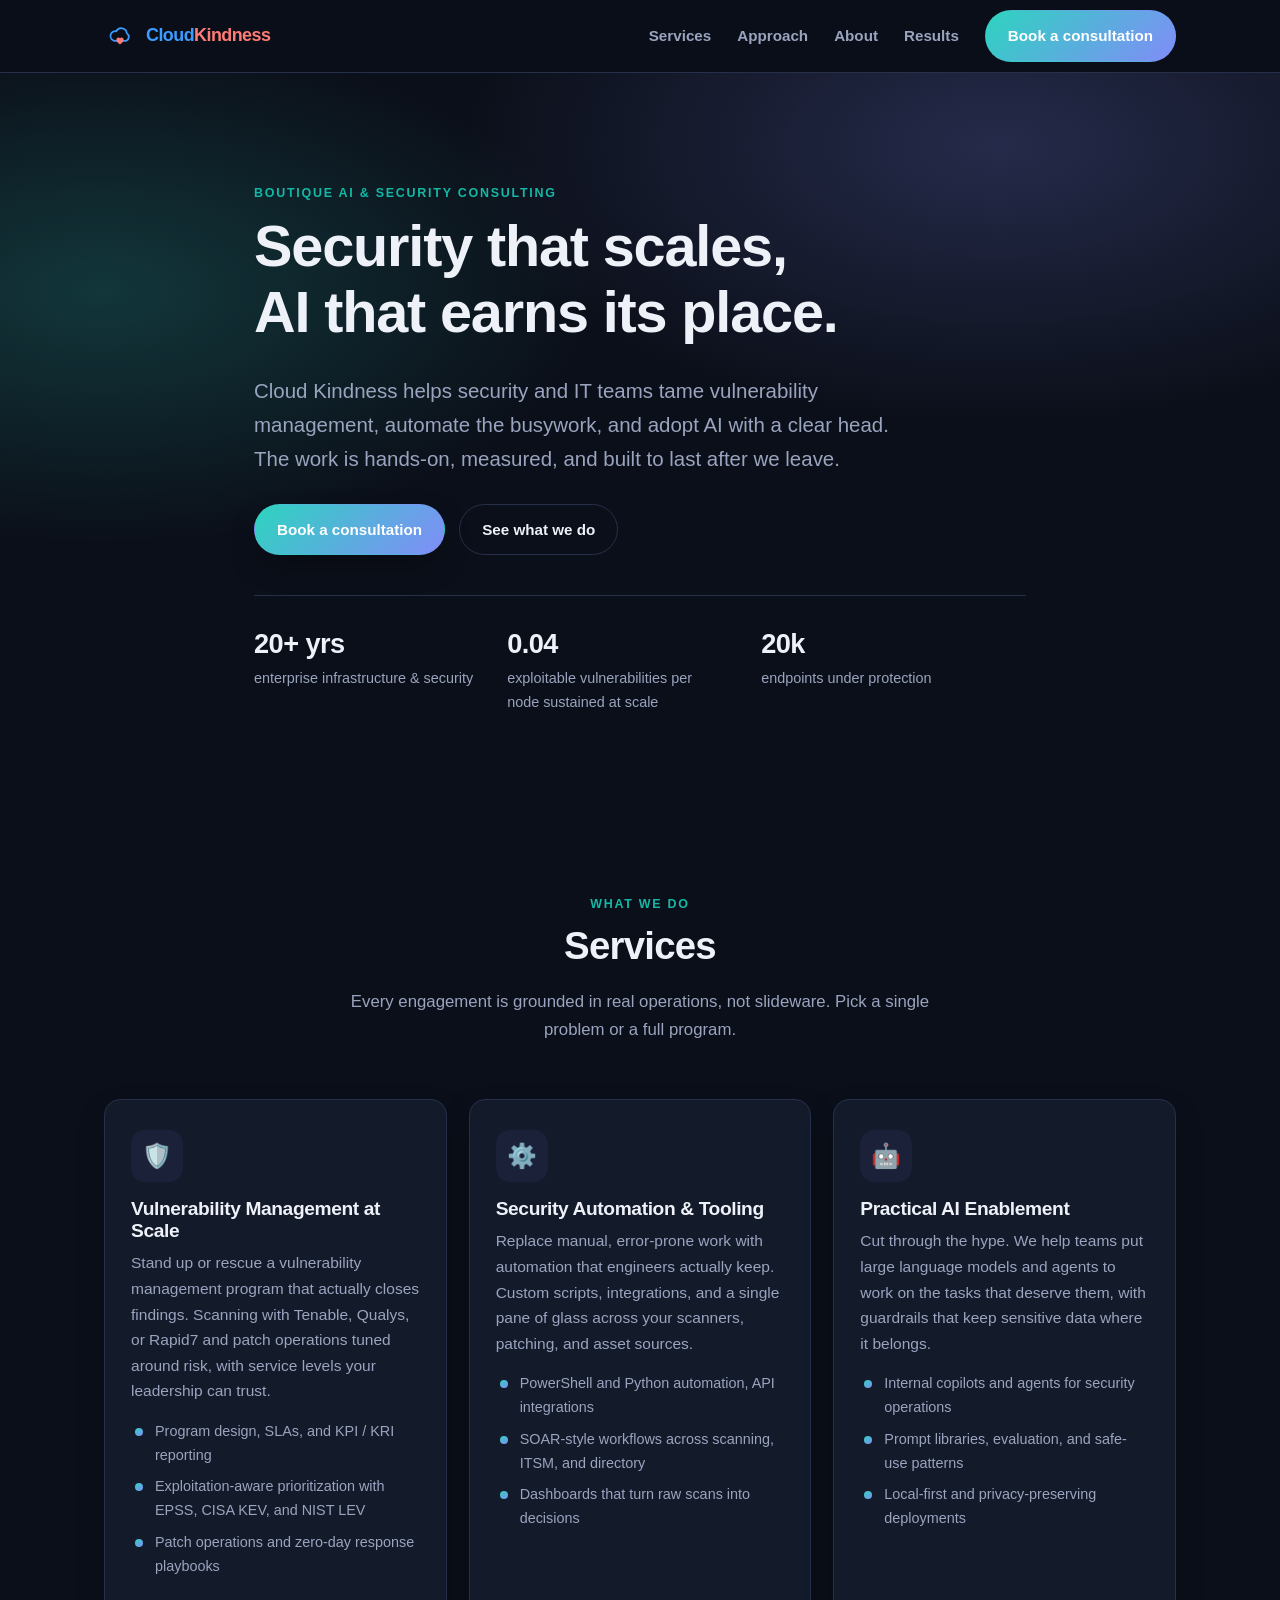
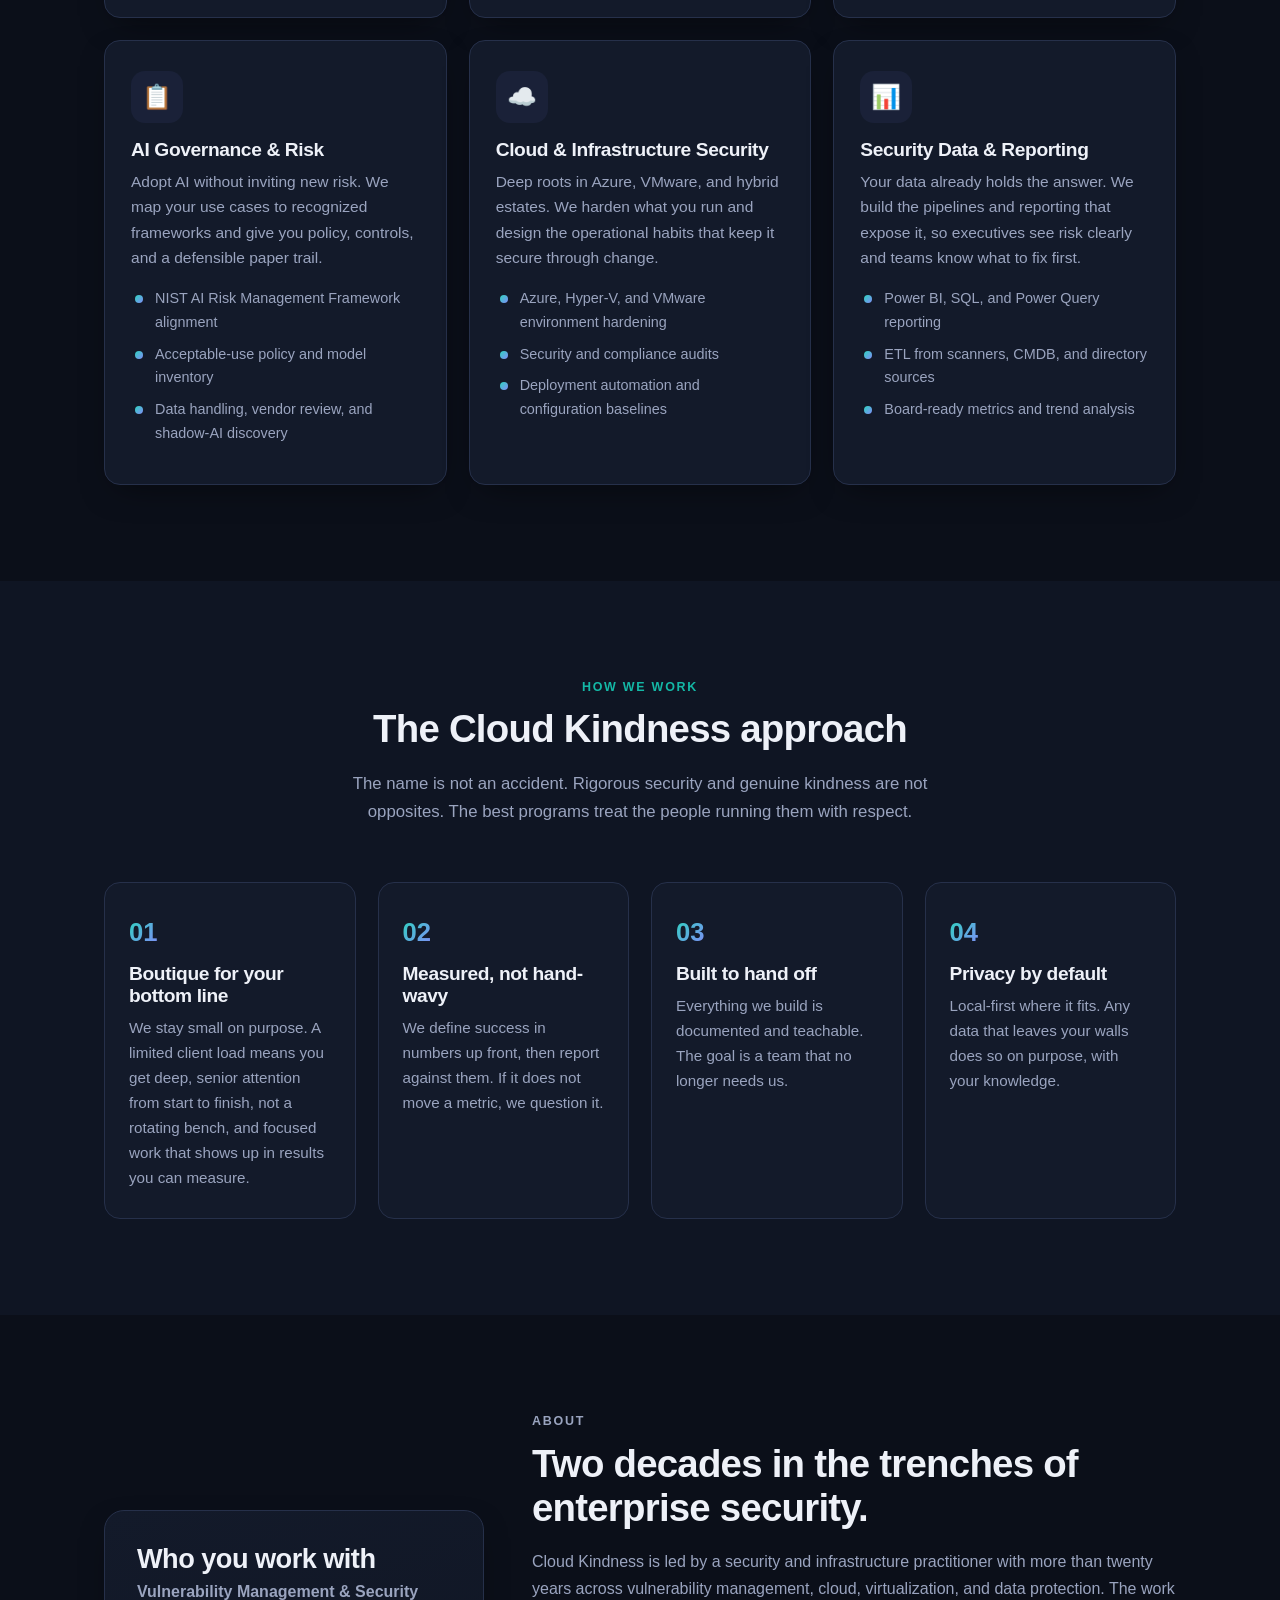
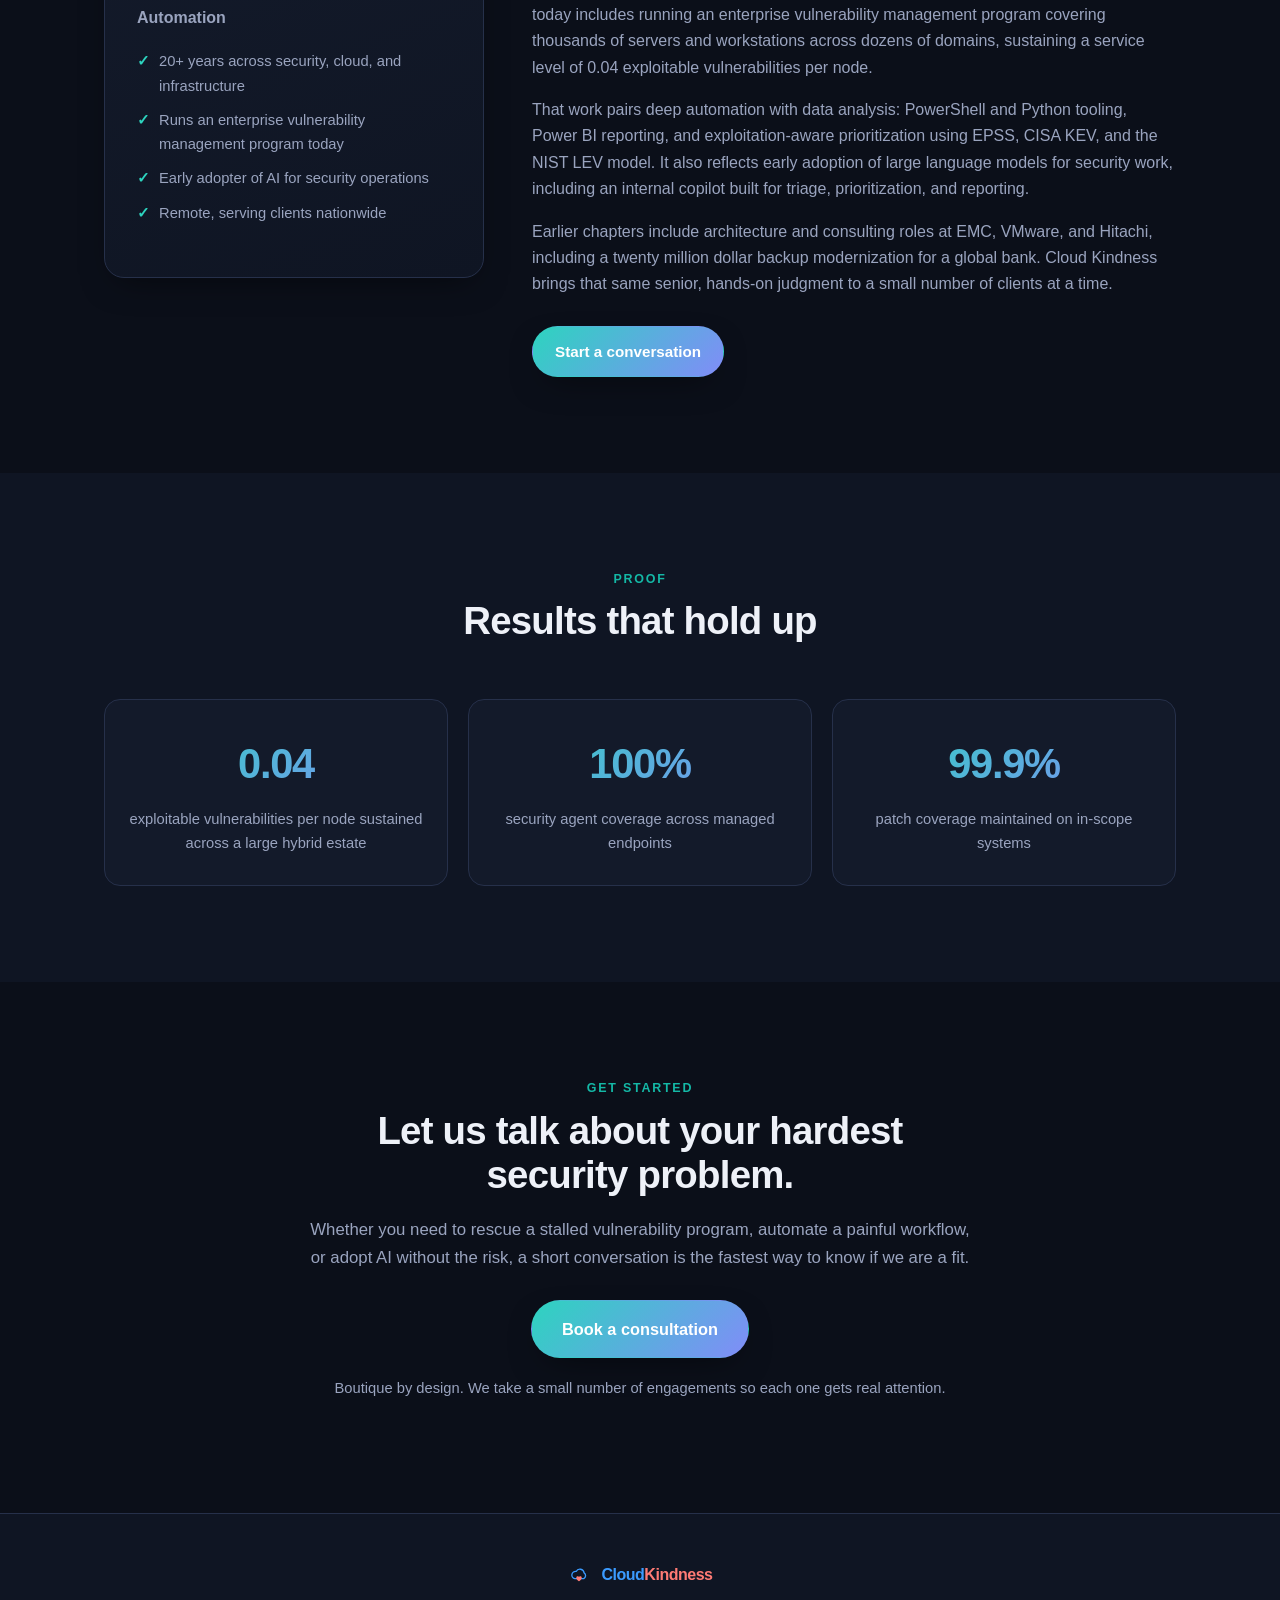
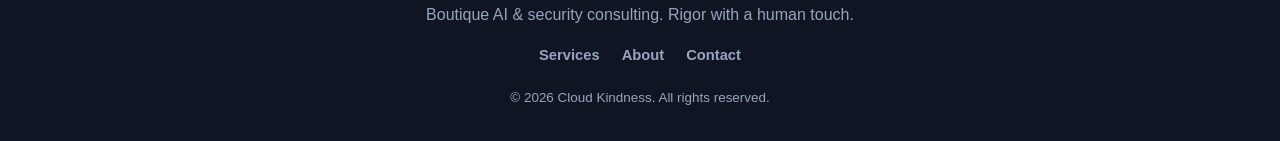
==== commit d12e15ae: "De-identify About, stack hero headline Remove personal name and profile links site-wide (meta, JSON-" ====
--- a/index.html
+++ b/index.html
@@ -5,7 +5,7 @@
   <meta name="viewport" content="width=device-width, initial-scale=1.0" />
   <title>Cloud Kindness — Boutique AI &amp; Security Consulting</title>
   <meta name="description" content="Cloud Kindness is a boutique AI and security consultancy. We help teams run vulnerability management at scale, automate security operations, and adopt AI safely and practically." />
-  <meta name="author" content="Joe Cook" />
+  <meta name="author" content="Cloud Kindness" />
 
   <!-- Open Graph -->
   <meta property="og:type" content="website" />
@@ -26,13 +26,7 @@
     "description": "Boutique AI and security consultancy specializing in vulnerability management, security automation, and practical AI enablement.",
     "url": "https://cloudkindness.com",
     "areaServed": "US",
-    "serviceType": ["Vulnerability Management", "Security Automation", "AI Enablement", "Cloud Security", "Security Analytics"],
-    "founder": {
-      "@type": "Person",
-      "name": "Joe Cook",
-      "jobTitle": "Principal Consultant",
-      "sameAs": ["https://www.linkedin.com/in/josephwcook", "https://github.com/cloudanimal"]
-    }
+    "serviceType": ["Vulnerability Management", "Security Automation", "AI Enablement", "Cloud Security", "Security Analytics"]
   }
   </script>
 </head>
@@ -69,7 +63,7 @@
     <section class="hero">
       <div class="container hero-inner">
         <p class="eyebrow">Boutique AI &amp; Security Consulting</p>
-        <h1>Security that scales, AI that earns its place.</h1>
+        <h1>Security that scales,<br />AI that earns its place.</h1>
         <p class="lede">
           Cloud Kindness helps security and IT teams tame vulnerability management, automate the busywork,
           and adopt AI with a clear head. The work is hands-on, measured, and built to last after we leave.
@@ -227,33 +221,29 @@
       <div class="container about-grid">
         <div class="about-media" aria-hidden="true">
           <div class="about-card">
-            <span class="about-badge">Principal Consultant</span>
-            <h3>Joe Cook</h3>
+            <h3>Who you work with</h3>
             <p class="about-role">Vulnerability Management &amp; Security Automation</p>
             <ul class="about-facts">
-              <li>Manager, Vulnerability Management Services</li>
+              <li>20+ years across security, cloud, and infrastructure</li>
+              <li>Runs an enterprise vulnerability management program today</li>
               <li>Early adopter of AI for security operations</li>
-              <li>Gainesville, FL — working remote nationwide</li>
-            </ul>
-            <div class="about-links">
-              <a href="https://www.linkedin.com/in/josephwcook" rel="noopener" target="_blank">LinkedIn</a>
-              <a href="https://github.com/cloudanimal" rel="noopener" target="_blank">GitHub</a>
-            </div>
+              <li>Remote, serving clients nationwide</li>
+            </ul>
           </div>
         </div>
         <div class="about-copy">
           <p class="eyebrow">About</p>
           <h2>Two decades in the trenches of enterprise security.</h2>
           <p>
-            Cloud Kindness is led by Joe Cook, a security and infrastructure practitioner with more than twenty years
-            across vulnerability management, cloud, virtualization, and data protection. Today he runs an enterprise
+            Cloud Kindness is led by a security and infrastructure practitioner with more than twenty years
+            across vulnerability management, cloud, virtualization, and data protection. The work today includes running an enterprise
             vulnerability management program covering thousands of servers and workstations across dozens of domains,
             sustaining a service level of 0.04 exploitable vulnerabilities per node.
           </p>
           <p>
-            His work pairs deep automation with data analysis: PowerShell and Python tooling, Power BI reporting, and
-            exploitation-aware prioritization using EPSS, CISA KEV, and the NIST LEV model. He was an early adopter of
-            large language models for security work, building an internal copilot that his team uses for triage,
+            That work pairs deep automation with data analysis: PowerShell and Python tooling, Power BI reporting, and
+            exploitation-aware prioritization using EPSS, CISA KEV, and the NIST LEV model. It also reflects early adoption of
+            large language models for security work, including an internal copilot built for triage,
             prioritization, and reporting.
           </p>
           <p>
@@ -301,7 +291,6 @@
         </p>
         <div class="contact-cta">
           <a class="btn btn-primary btn-lg" href="mailto:josephwcook@gmail.com?subject=Cloud%20Kindness%20consultation">Book a consultation</a>
-          <a class="btn btn-ghost btn-lg" href="https://www.linkedin.com/in/josephwcook" rel="noopener" target="_blank">Connect on LinkedIn</a>
         </div>
         <p class="contact-note">Boutique by design. We take a small number of engagements so each one gets real attention.</p>
       </div>
@@ -324,7 +313,6 @@
         <a href="#services">Services</a>
         <a href="#about">About</a>
         <a href="#contact">Contact</a>
-        <a href="https://www.linkedin.com/in/josephwcook" rel="noopener" target="_blank">LinkedIn</a>
       </nav>
       <p class="footer-copy">&copy; <span id="year">2026</span> Cloud Kindness. All rights reserved.</p>
     </div>
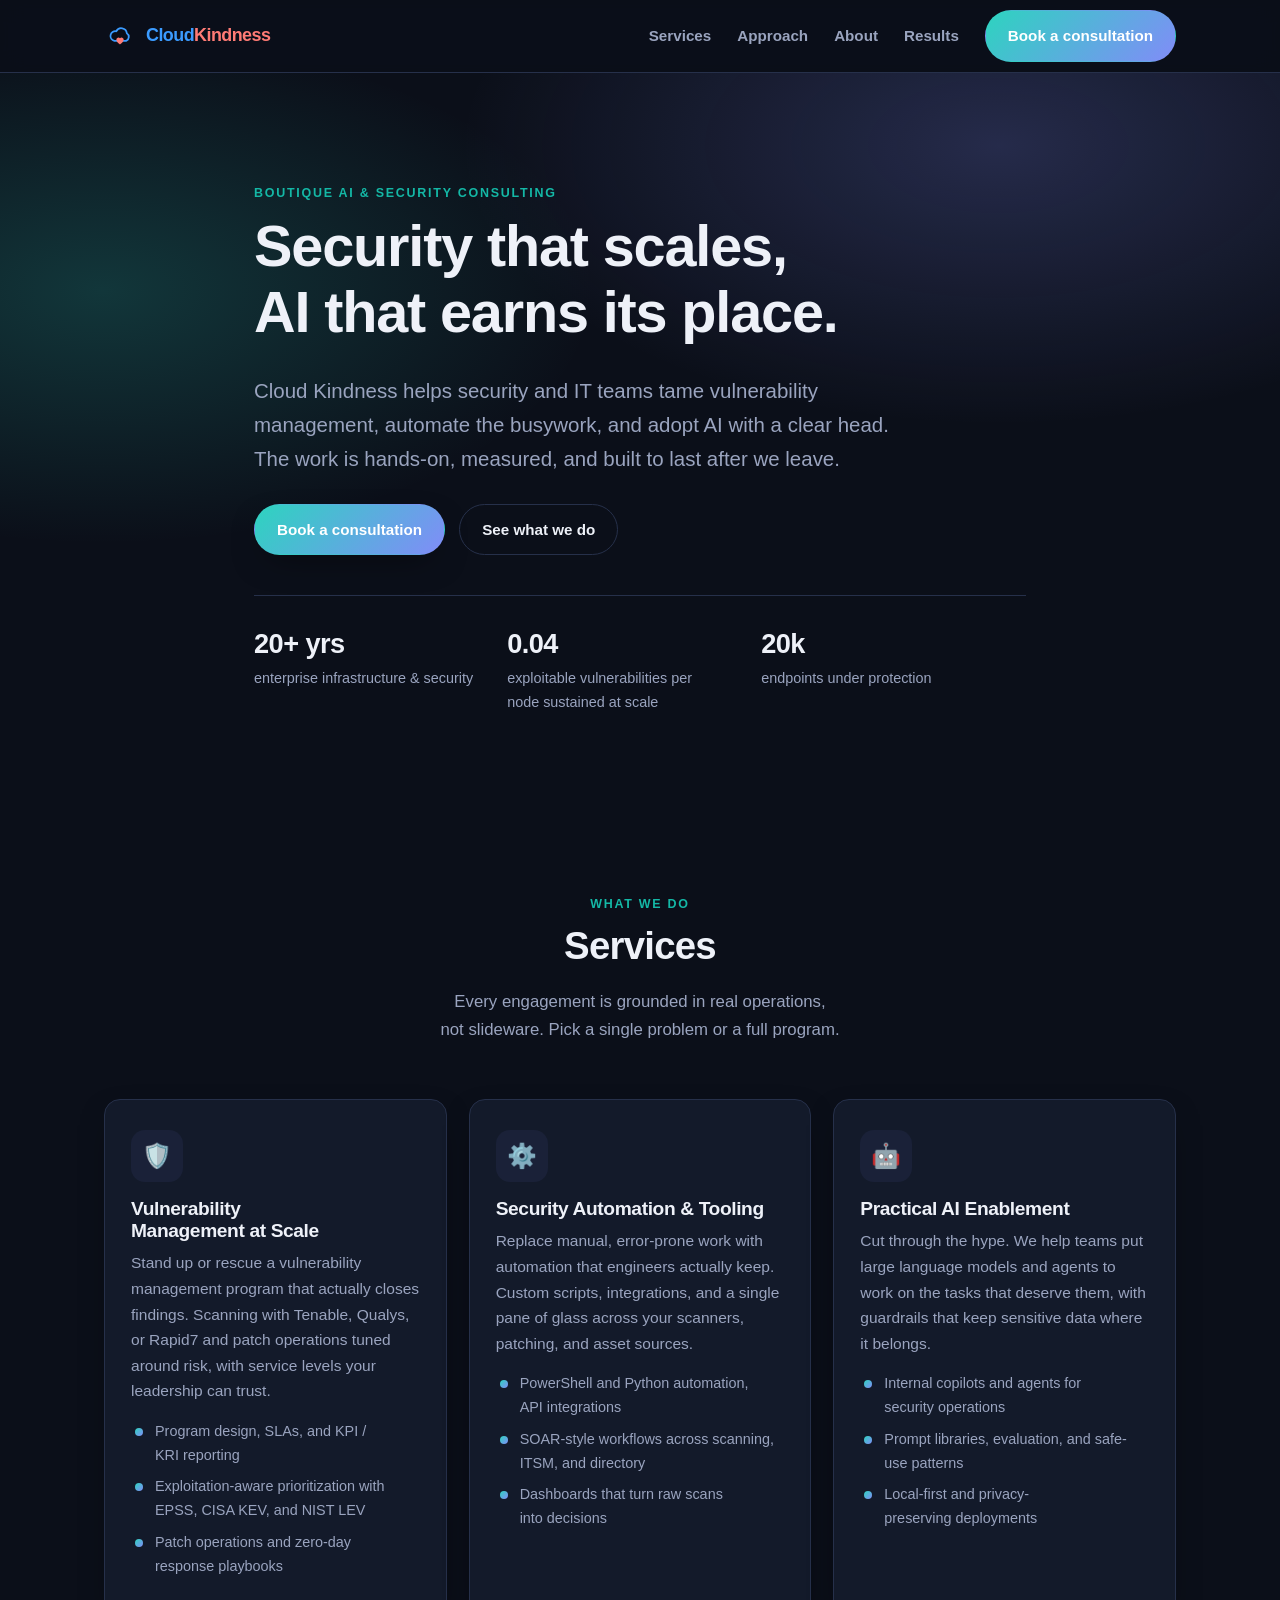
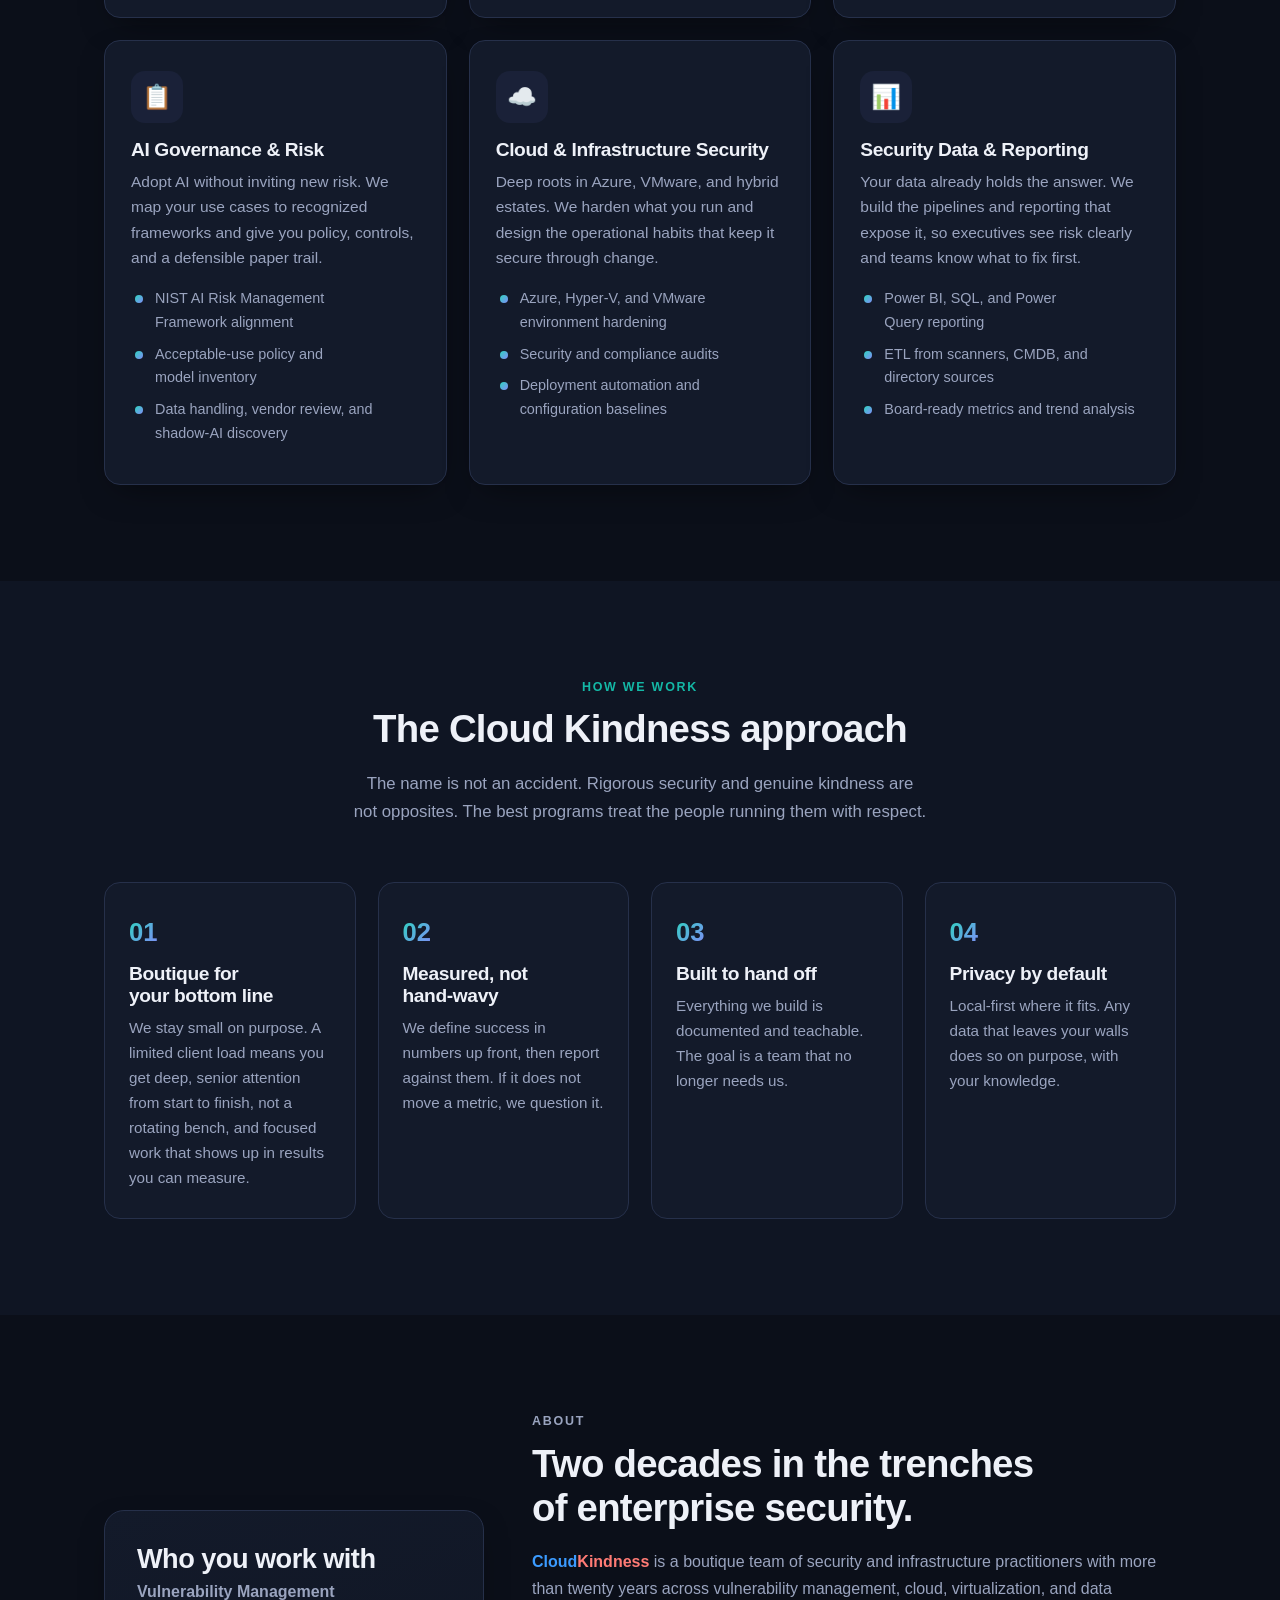
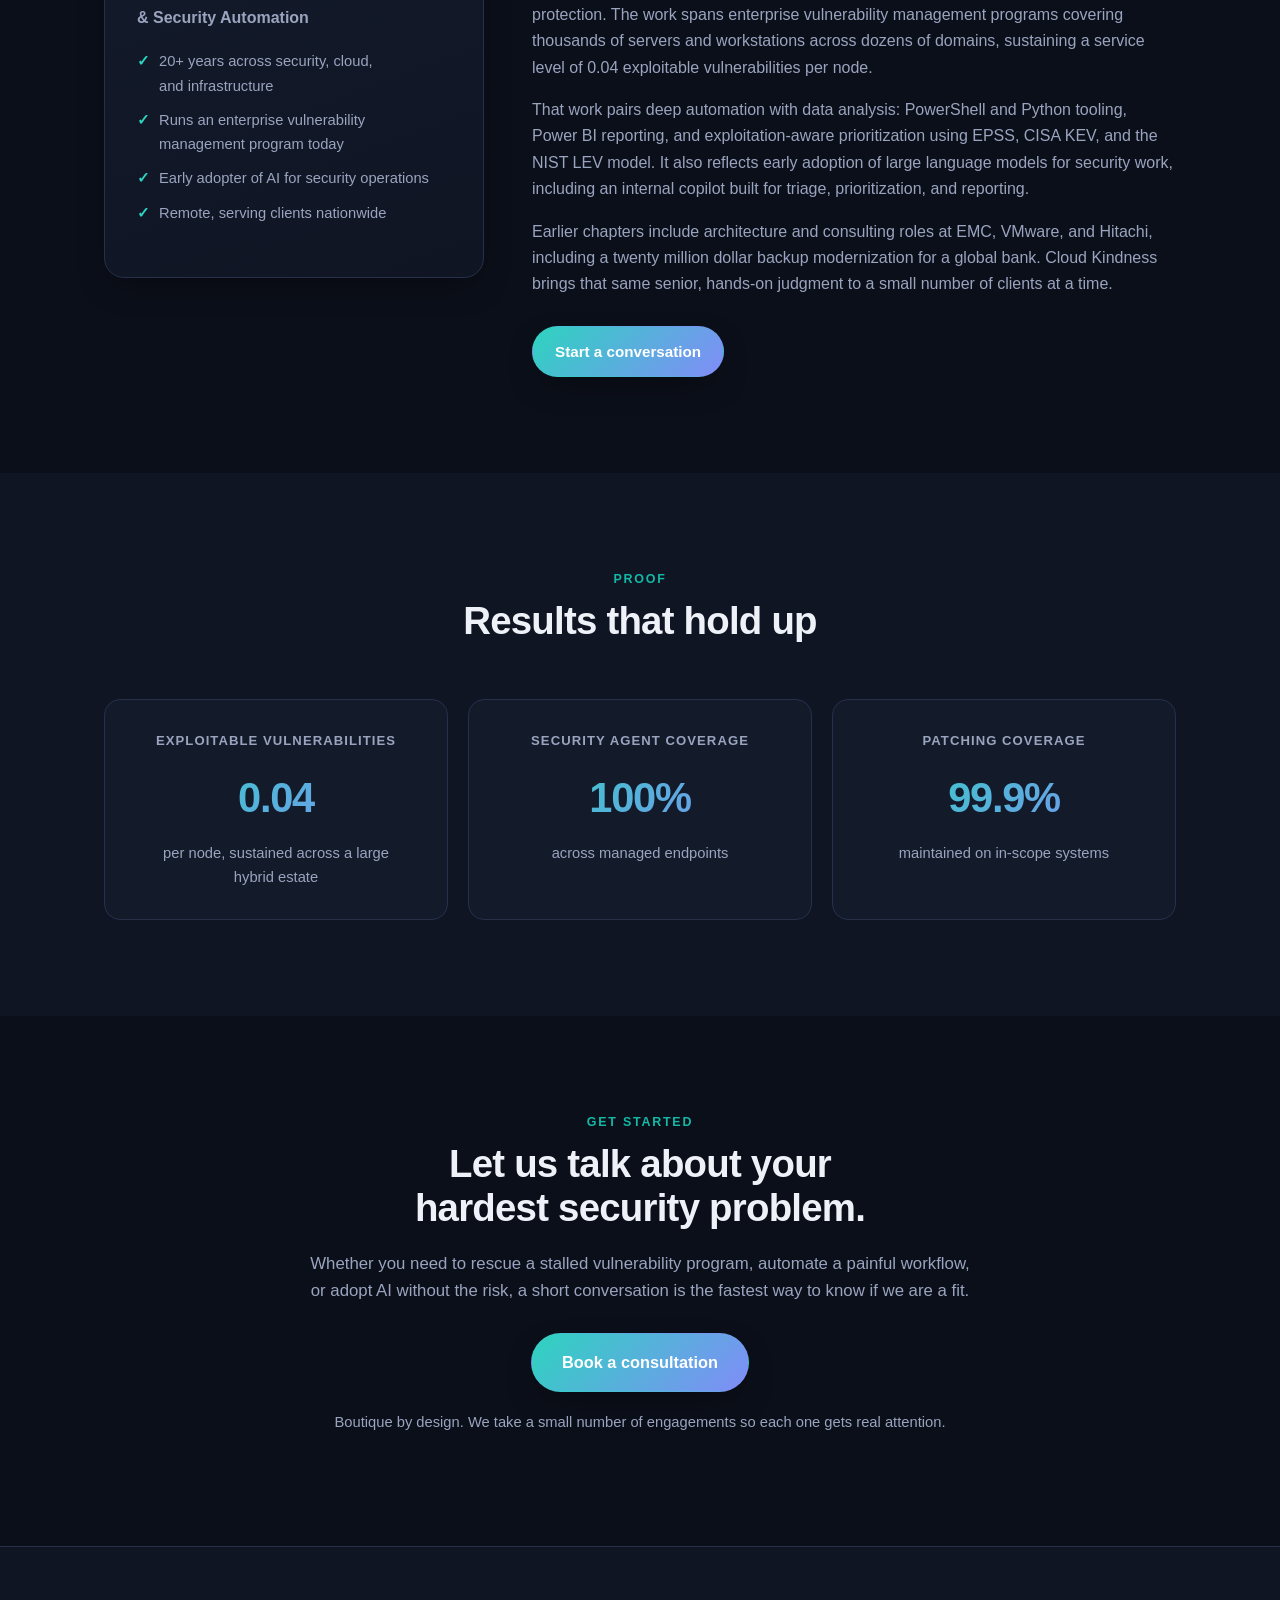
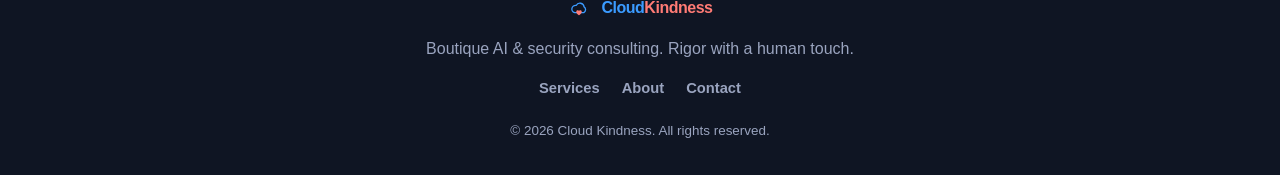
==== commit 416e002c: "Add Proof card titles; brand About lead; reframe to team Title the three Proof stats (Exploitable Vu" ====
--- a/index.html
+++ b/index.html
@@ -235,10 +235,10 @@
           <p class="eyebrow">About</p>
           <h2>Two decades in the trenches of enterprise security.</h2>
           <p>
-            Cloud Kindness is led by a security and infrastructure practitioner with more than twenty years
-            across vulnerability management, cloud, virtualization, and data protection. The work today includes running an enterprise
-            vulnerability management program covering thousands of servers and workstations across dozens of domains,
-            sustaining a service level of 0.04 exploitable vulnerabilities per node.
+            <strong><span class="wm-cloud">Cloud</span><span class="wm-kind">Kindness</span></strong> is a boutique team of security and
+            infrastructure practitioners with more than twenty years across vulnerability management, cloud, virtualization,
+            and data protection. The work spans enterprise vulnerability management programs covering thousands of servers
+            and workstations across dozens of domains, sustaining a service level of 0.04 exploitable vulnerabilities per node.
           </p>
           <p>
             That work pairs deep automation with data analysis: PowerShell and Python tooling, Power BI reporting, and
@@ -265,16 +265,19 @@
         </header>
         <div class="results-grid">
           <div class="result">
+            <span class="result-title">Exploitable Vulnerabilities</span>
             <strong>0.04</strong>
-            <p>exploitable vulnerabilities per node sustained across a large hybrid estate</p>
+            <p>per node, sustained across a large hybrid estate</p>
           </div>
           <div class="result">
+            <span class="result-title">Security Agent Coverage</span>
             <strong>100%</strong>
-            <p>security agent coverage across managed endpoints</p>
+            <p>across managed endpoints</p>
           </div>
           <div class="result">
+            <span class="result-title">Patching Coverage</span>
             <strong>99.9%</strong>
-            <p>patch coverage maintained on in-scope systems</p>
+            <p>maintained on in-scope systems</p>
           </div>
         </div>
       </div>
--- a/assets/styles.css
+++ b/assets/styles.css
@@ -49,6 +49,10 @@
 .container { width: 100%; max-width: var(--maxw); margin: 0 auto; padding: 0 24px; }
 
 h1, h2, h3 { line-height: 1.15; letter-spacing: -0.02em; margin: 0 0 .5em; }
+
+/* Avoid orphans / widows */
+h1, h2, h3, .lede, .section-sub, .about-role { text-wrap: balance; }
+p, li, .eyebrow { text-wrap: pretty; }
 h1 { font-size: clamp(2.1rem, 5vw, 3.6rem); font-weight: 800; }
 h2 { font-size: clamp(1.6rem, 3.2vw, 2.4rem); font-weight: 750; }
 h3 { font-size: 1.2rem; font-weight: 700; }
@@ -186,6 +190,7 @@
 /* ===== Results ===== */
 .results-grid { display: grid; grid-template-columns: repeat(auto-fit, minmax(200px, 1fr)); gap: 20px; }
 .result { text-align: center; padding: 30px 18px; background: var(--surface); border: 1px solid var(--line); border-radius: var(--radius); }
+.result-title { display: block; font-size: .82rem; font-weight: 700; text-transform: uppercase; letter-spacing: .08em; color: var(--ink-soft); margin-bottom: 12px; }
 .result strong { display: block; font-size: 2.6rem; font-weight: 800; letter-spacing: -0.03em;
   background: linear-gradient(135deg, var(--brand), var(--accent)); -webkit-background-clip: text; background-clip: text; color: transparent; }
 .result p { color: var(--ink-soft); font-size: .92rem; margin: 8px 0 0; }
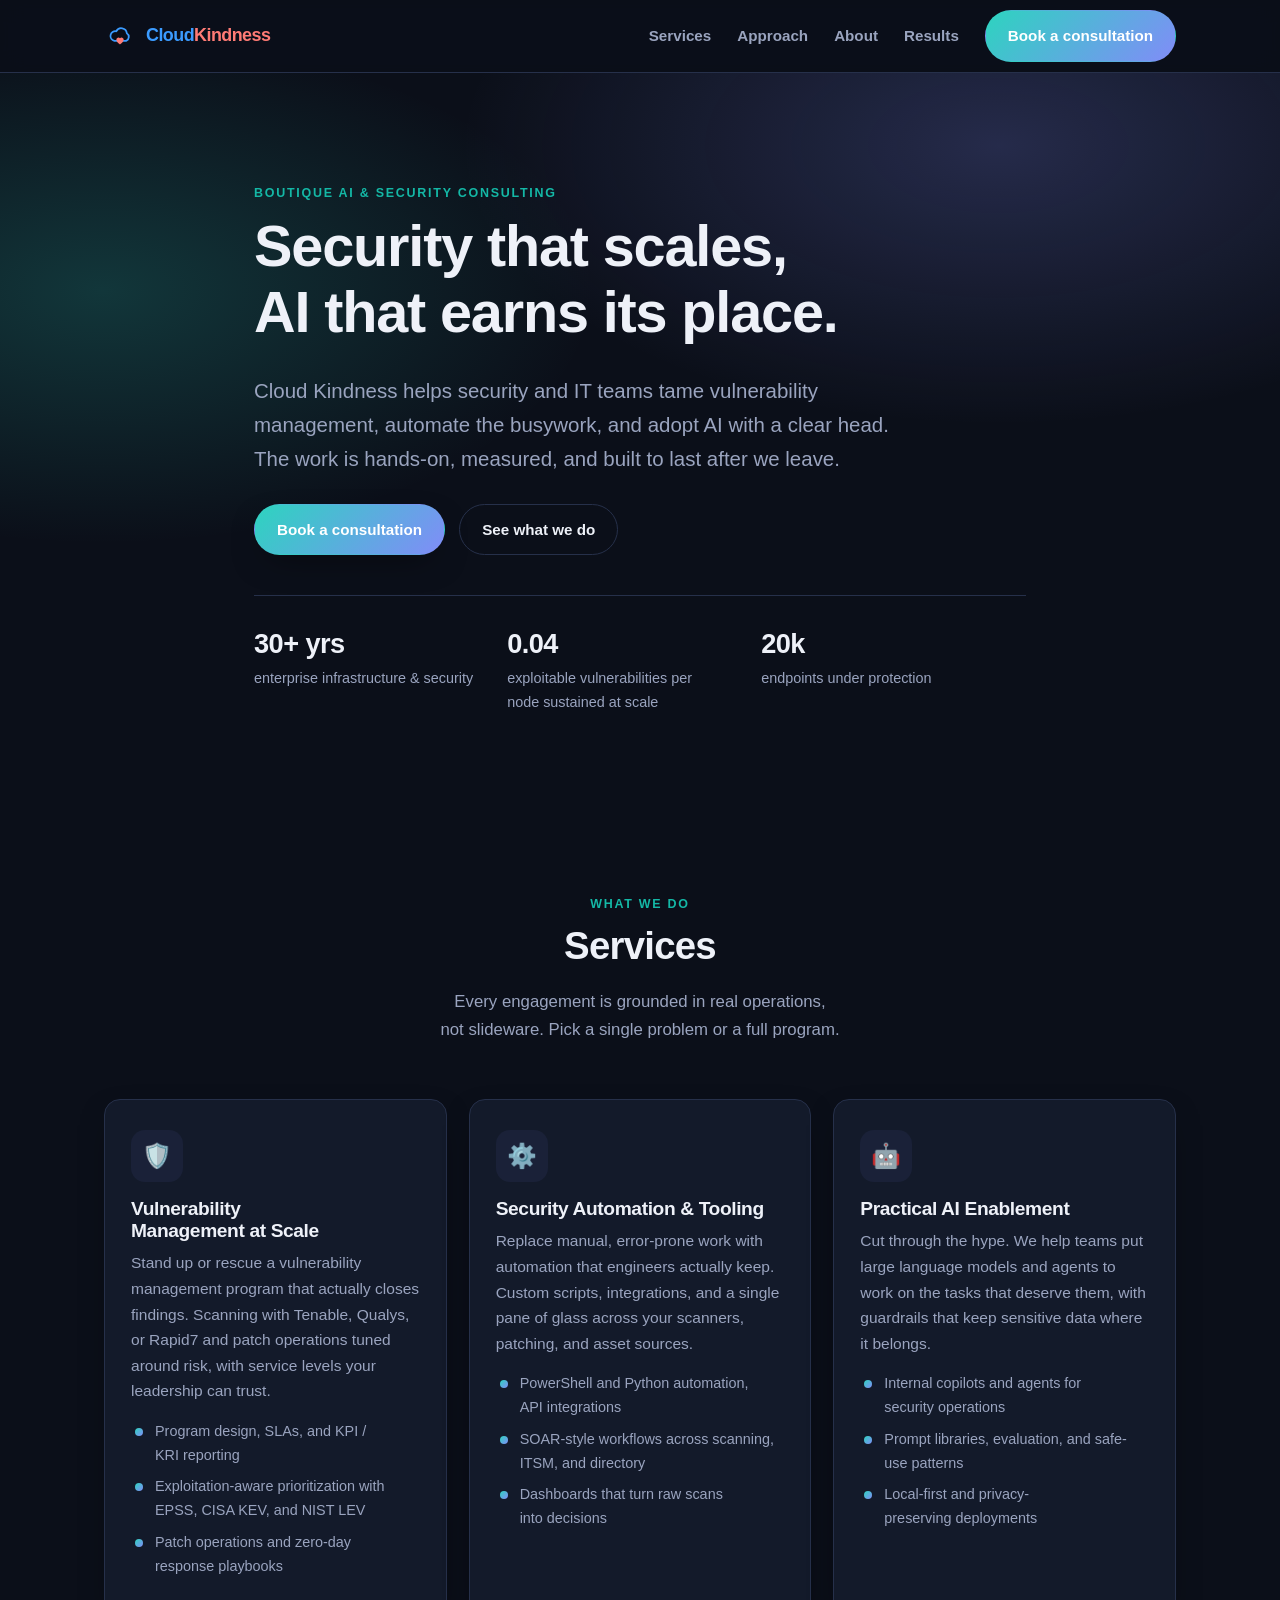
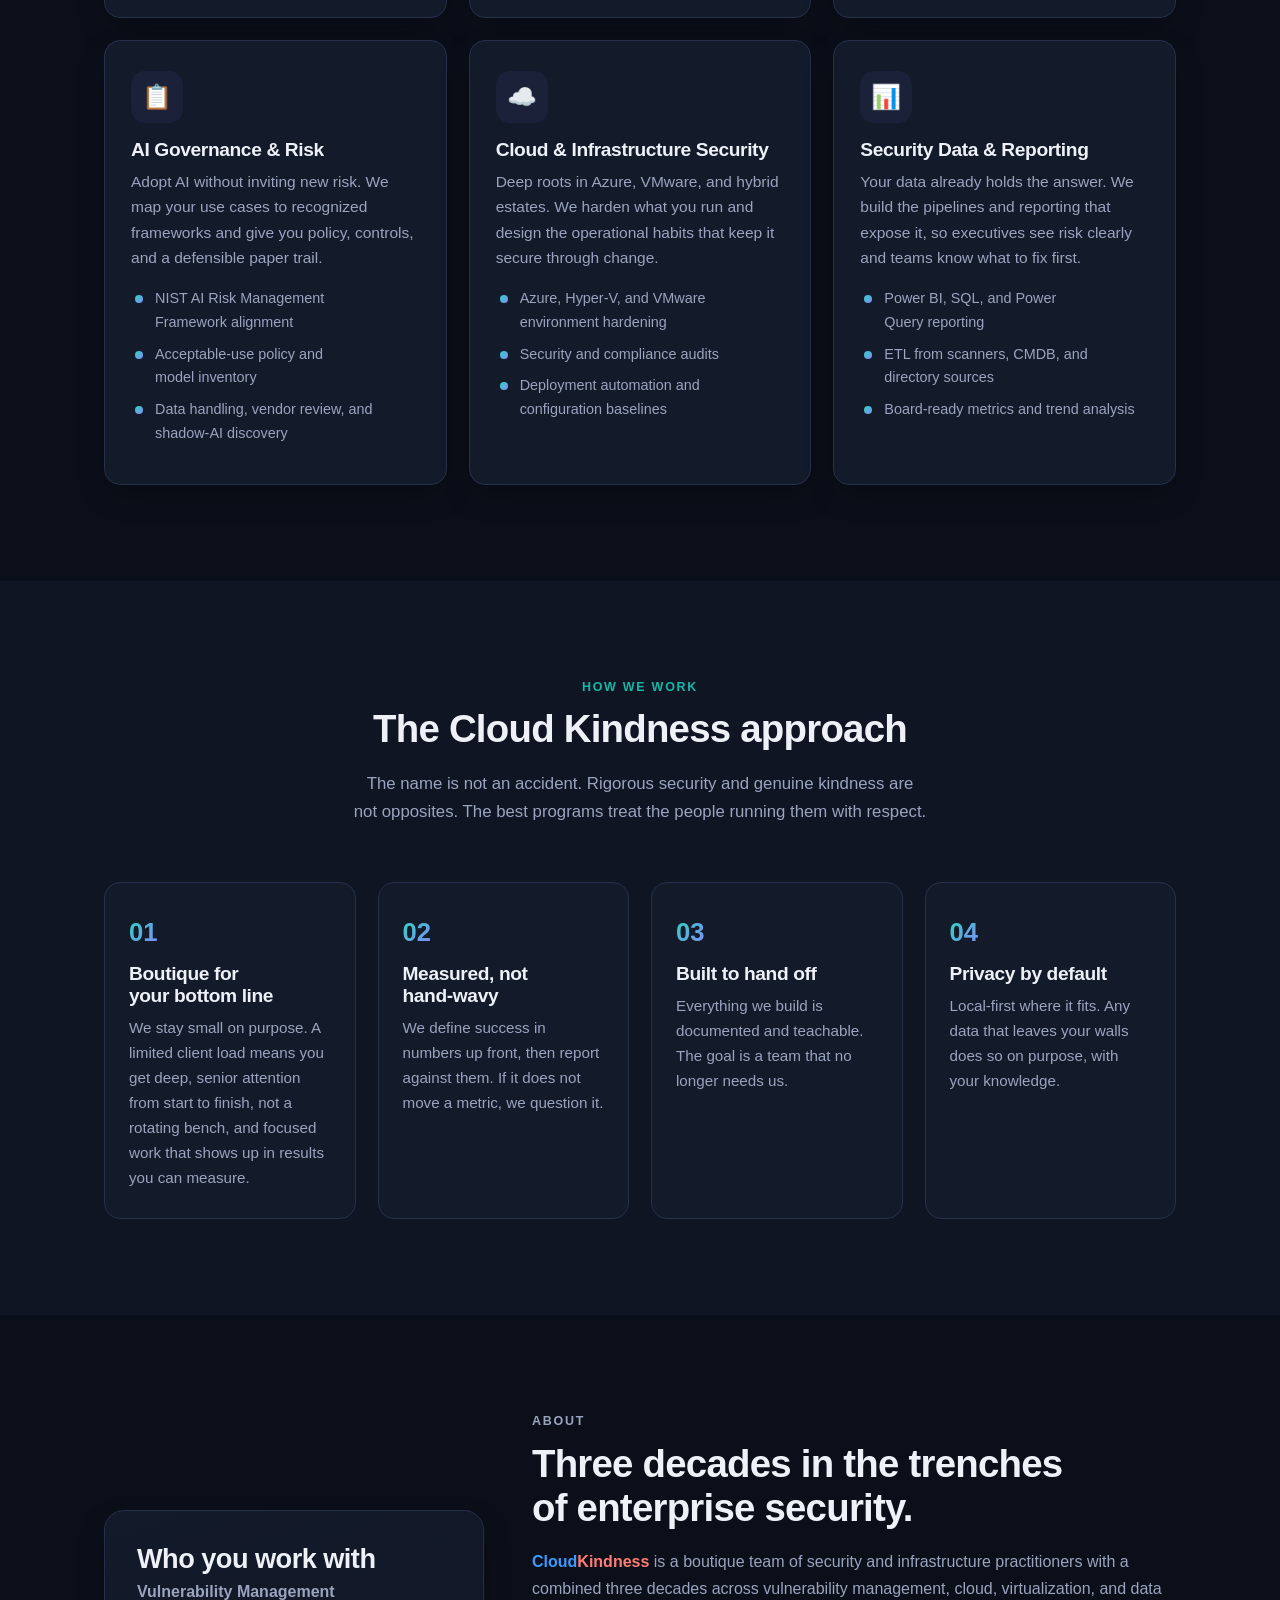
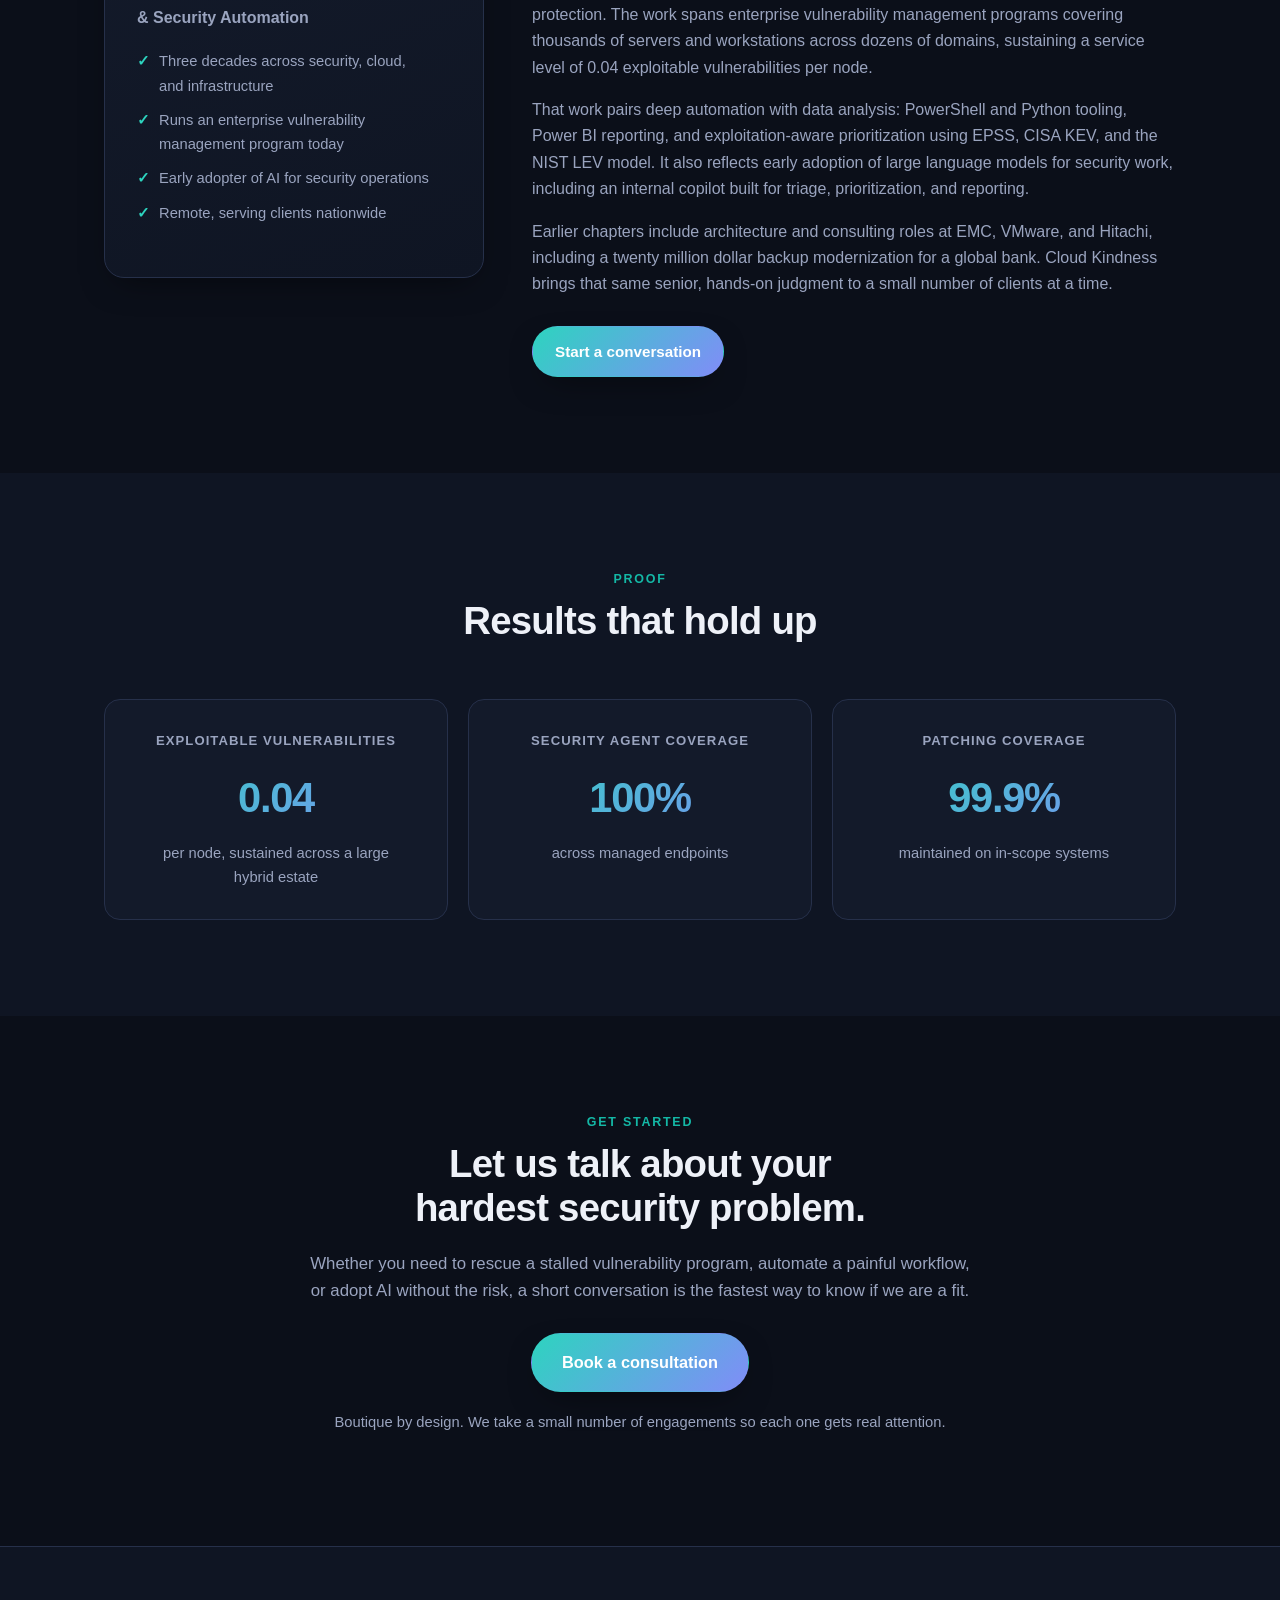
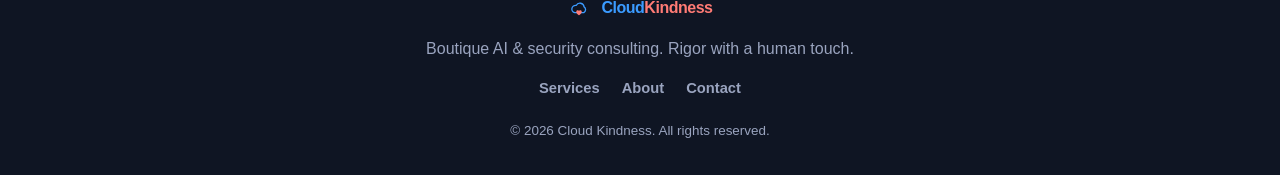
==== commit cc724144: "Update experience to three decades Reflect 30 years overall: hero stat 30+ yrs, About heading "Three" ====
--- a/index.html
+++ b/index.html
@@ -73,7 +73,7 @@
           <a class="btn btn-ghost" href="#services">See what we do</a>
         </div>
         <ul class="hero-stats" aria-label="Track record">
-          <li><strong>20+ yrs</strong><span>enterprise infrastructure &amp; security</span></li>
+          <li><strong>30+ yrs</strong><span>enterprise infrastructure &amp; security</span></li>
           <li><strong>0.04</strong><span>exploitable vulnerabilities per node sustained at scale</span></li>
           <li><strong>20k</strong><span>endpoints under protection</span></li>
         </ul>
@@ -224,7 +224,7 @@
             <h3>Who you work with</h3>
             <p class="about-role">Vulnerability Management &amp; Security Automation</p>
             <ul class="about-facts">
-              <li>20+ years across security, cloud, and infrastructure</li>
+              <li>Three decades across security, cloud, and infrastructure</li>
               <li>Runs an enterprise vulnerability management program today</li>
               <li>Early adopter of AI for security operations</li>
               <li>Remote, serving clients nationwide</li>
@@ -233,10 +233,10 @@
         </div>
         <div class="about-copy">
           <p class="eyebrow">About</p>
-          <h2>Two decades in the trenches of enterprise security.</h2>
+          <h2>Three decades in the trenches of enterprise security.</h2>
           <p>
             <strong><span class="wm-cloud">Cloud</span><span class="wm-kind">Kindness</span></strong> is a boutique team of security and
-            infrastructure practitioners with more than twenty years across vulnerability management, cloud, virtualization,
+            infrastructure practitioners with a combined three decades across vulnerability management, cloud, virtualization,
             and data protection. The work spans enterprise vulnerability management programs covering thousands of servers
             and workstations across dozens of domains, sustaining a service level of 0.04 exploitable vulnerabilities per node.
           </p>
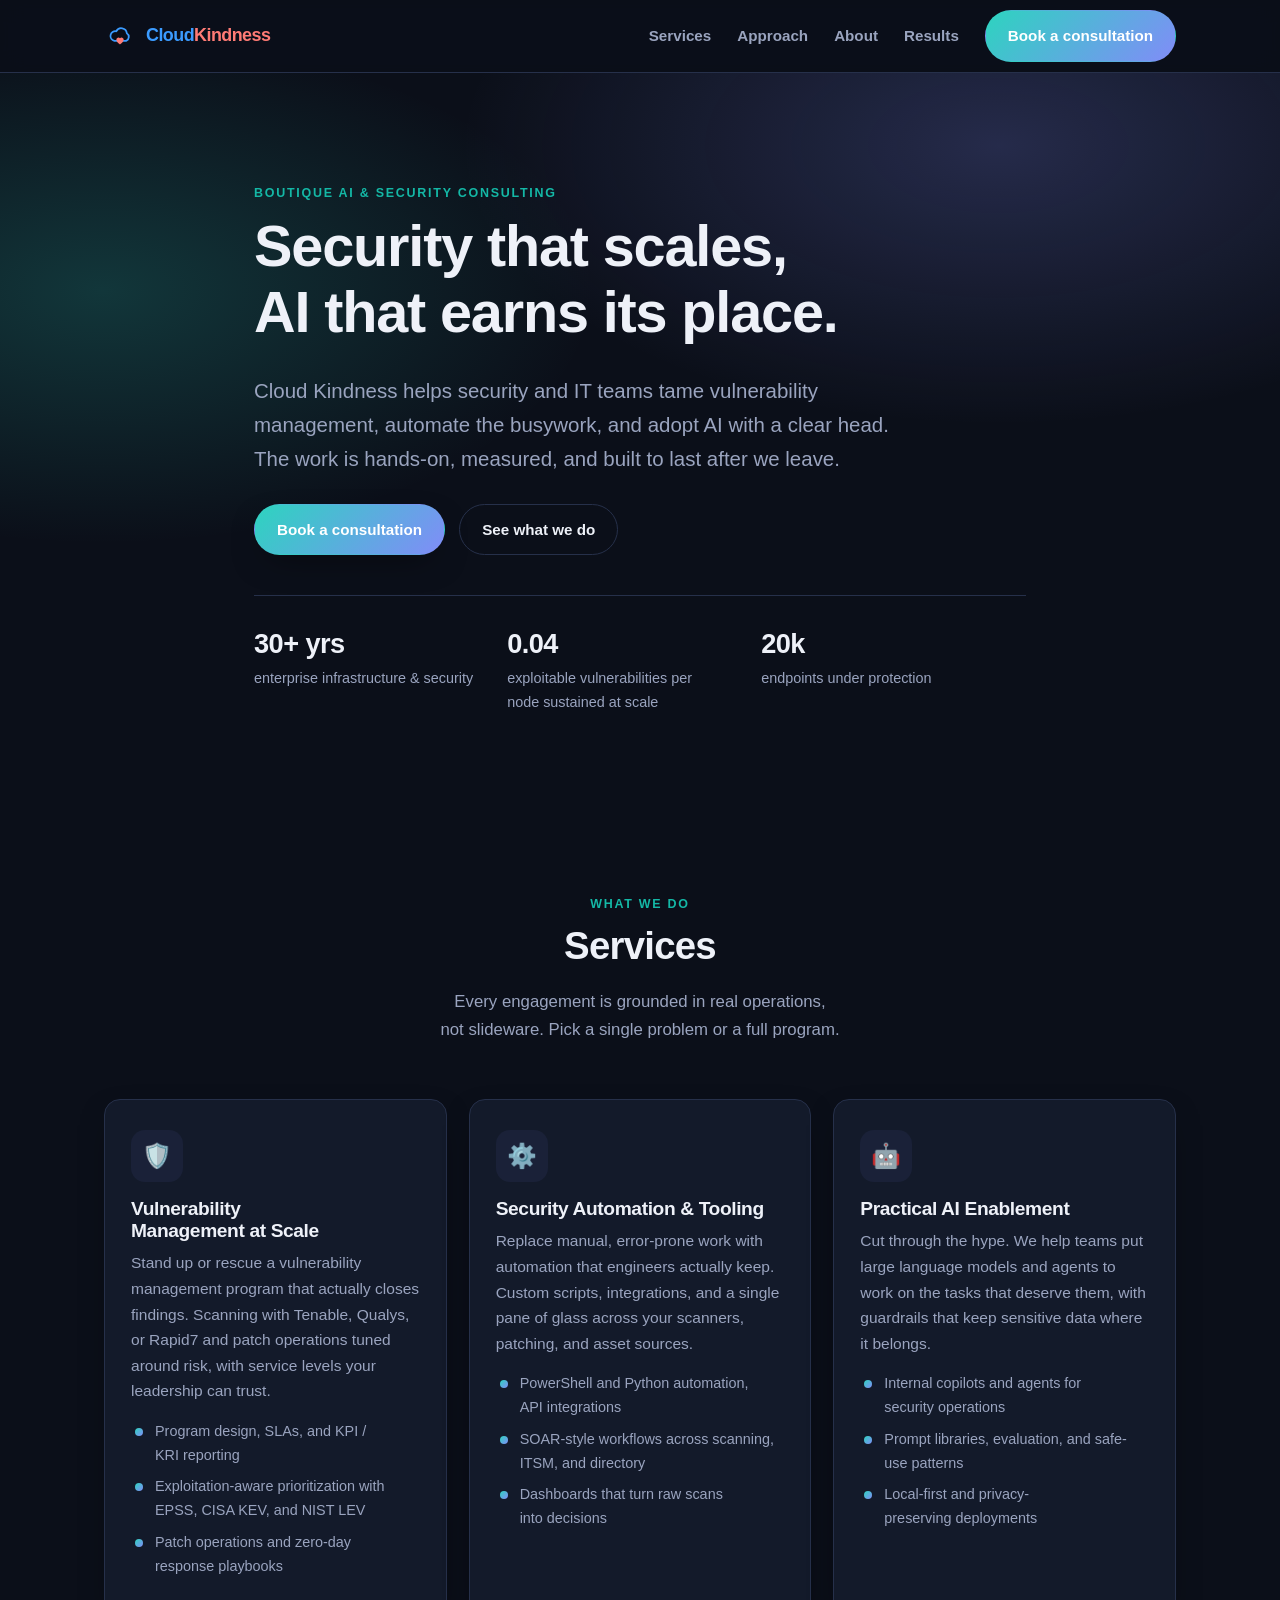
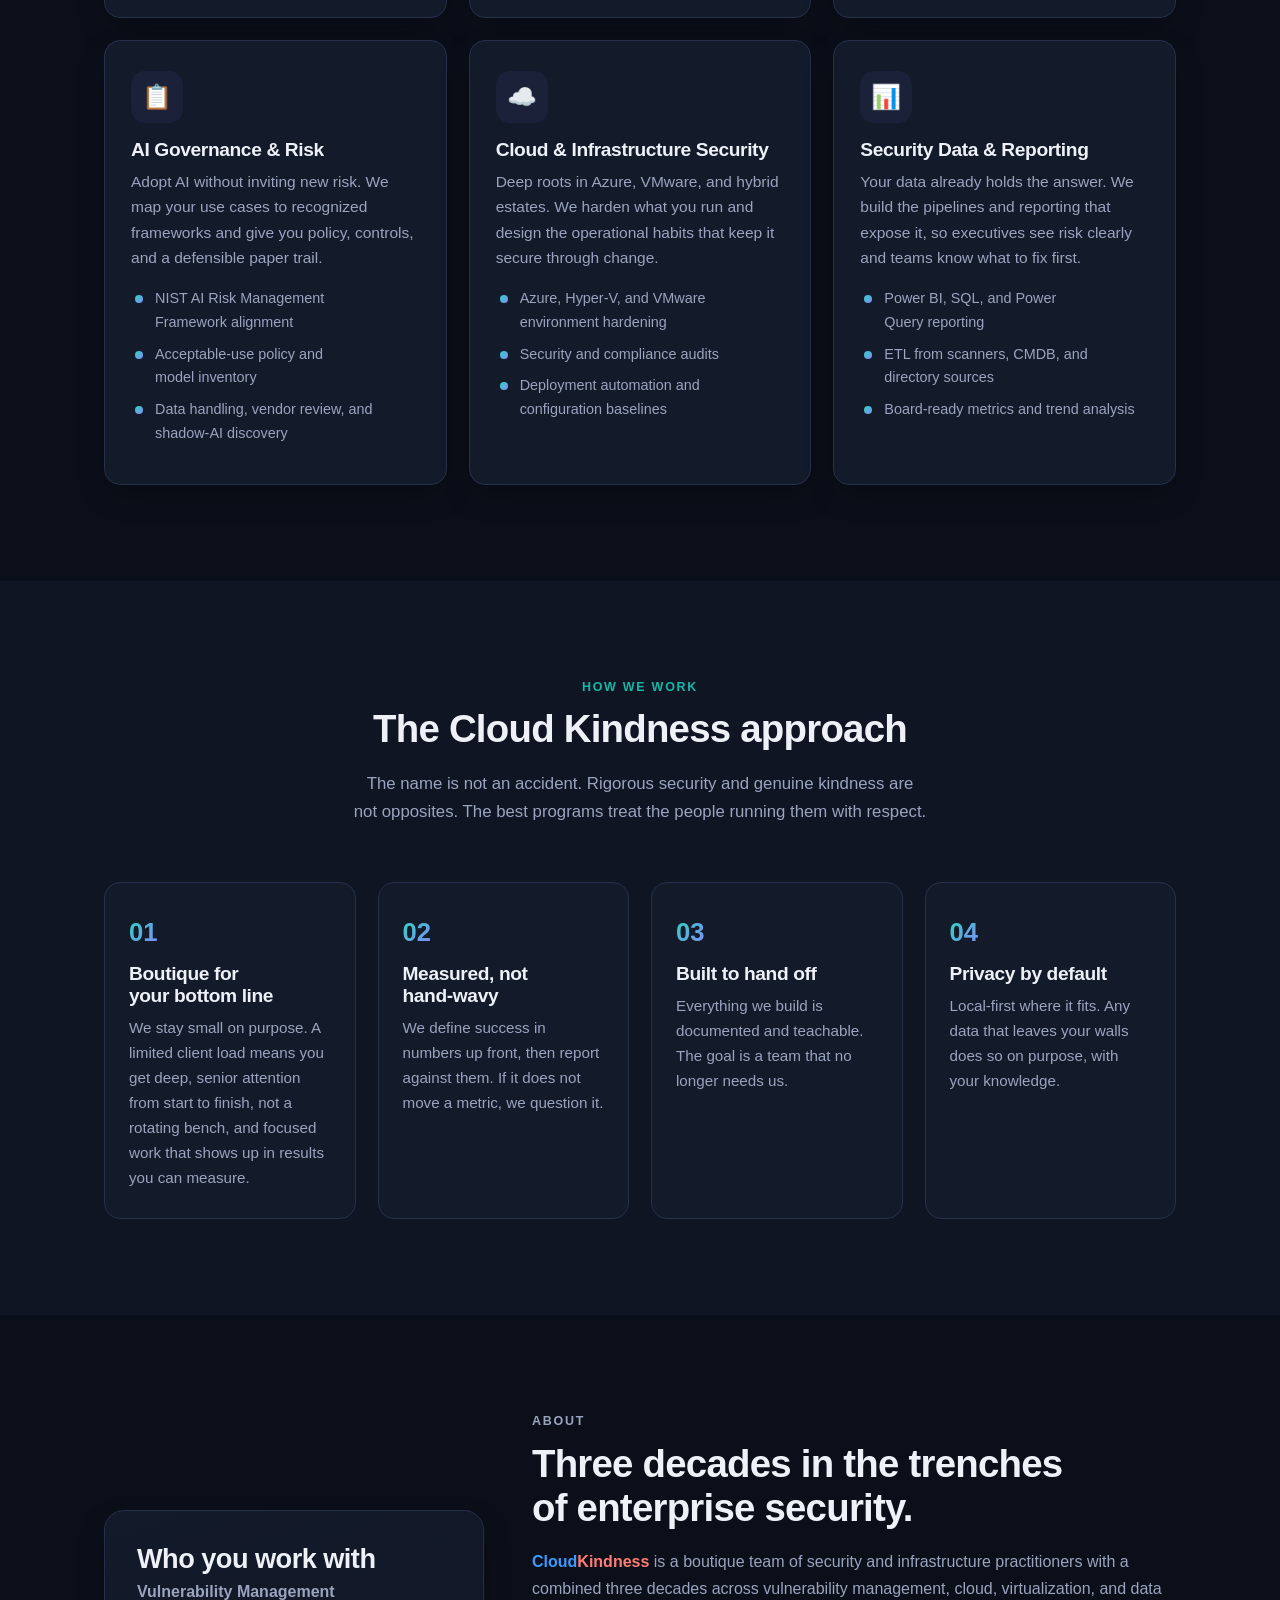
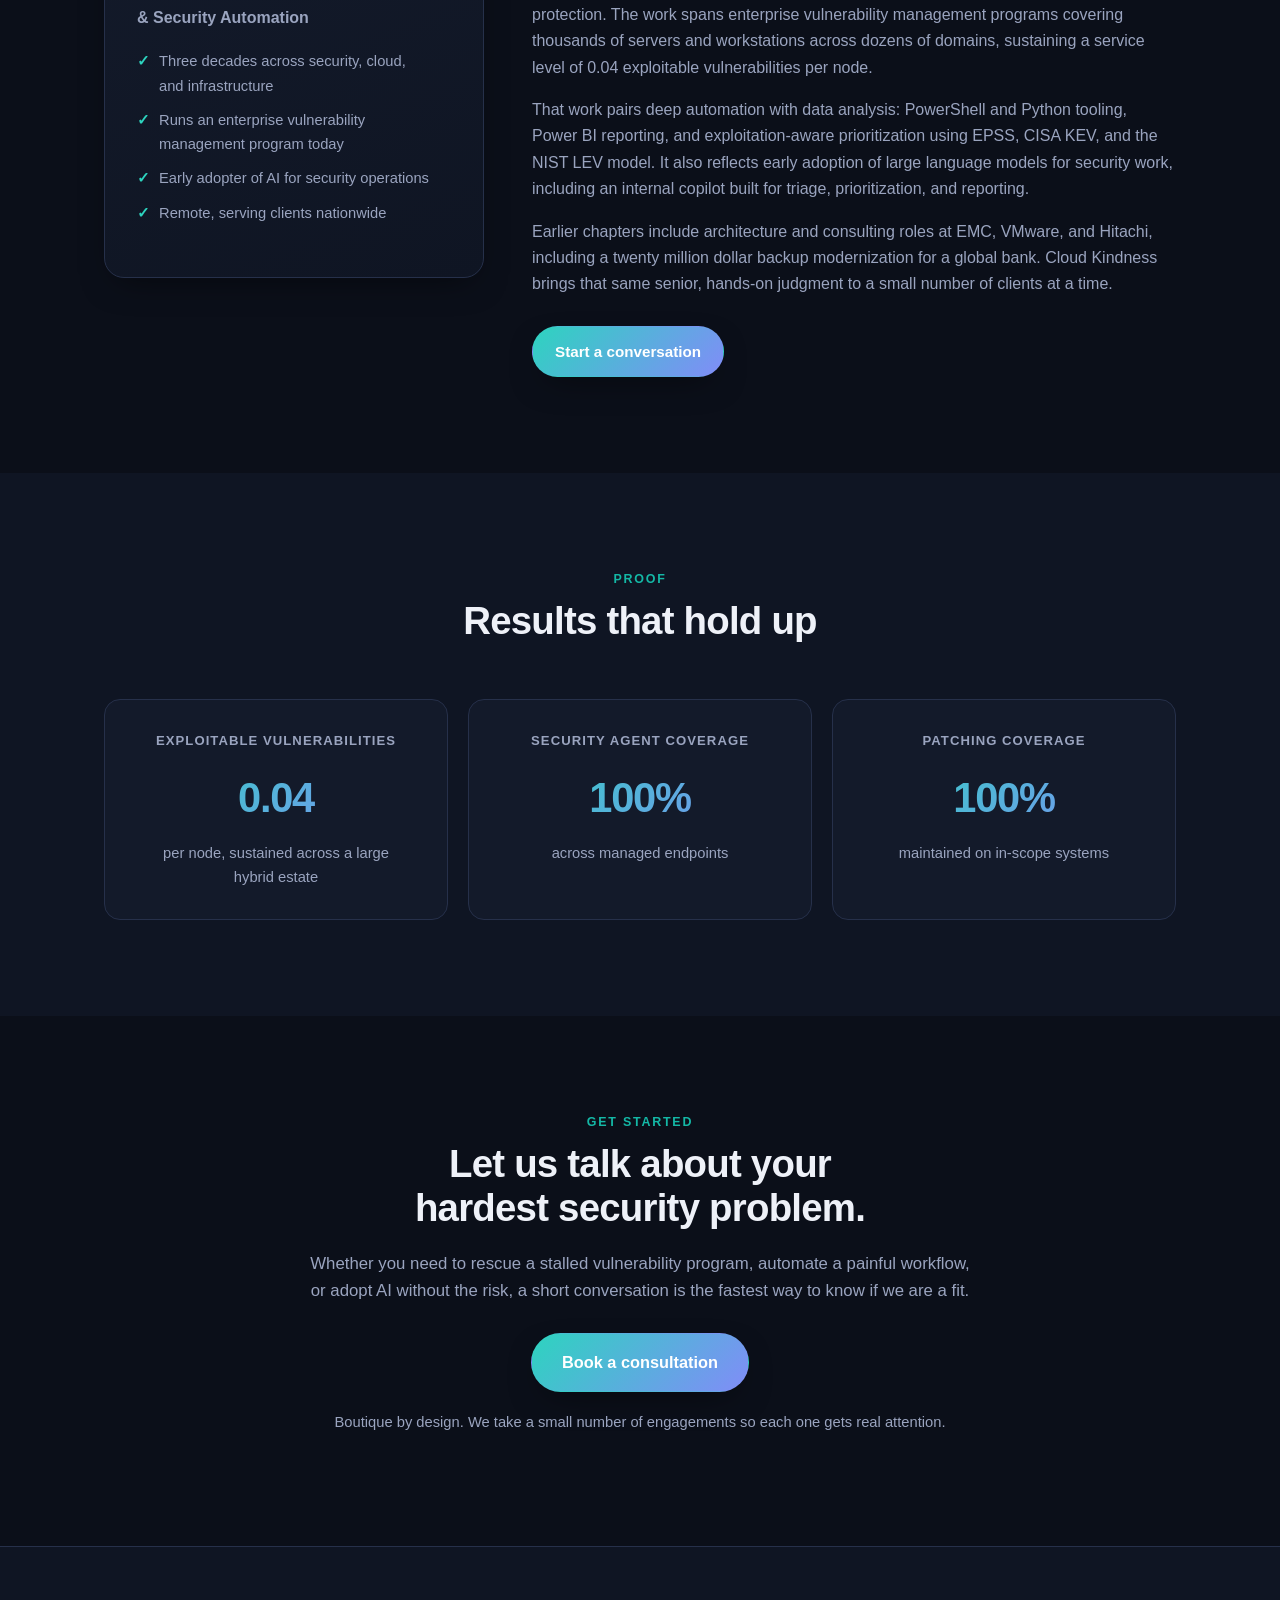
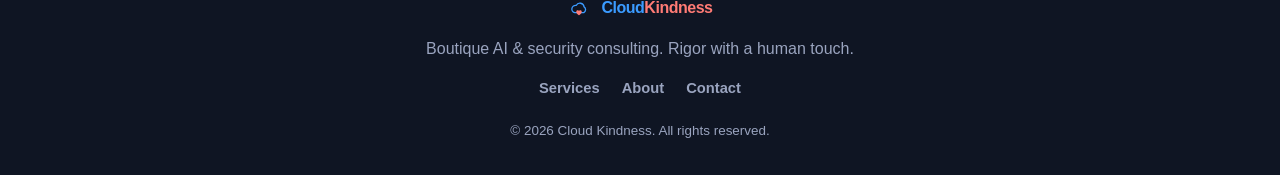
==== commit 3494d057: "Set patching coverage to 100% Co-Authored-By: Claude Opus 4.8 <noreply@anthropic.com>" ====
--- a/index.html
+++ b/index.html
@@ -276,7 +276,7 @@
           </div>
           <div class="result">
             <span class="result-title">Patching Coverage</span>
-            <strong>99.9%</strong>
+            <strong>100%</strong>
             <p>maintained on in-scope systems</p>
           </div>
         </div>
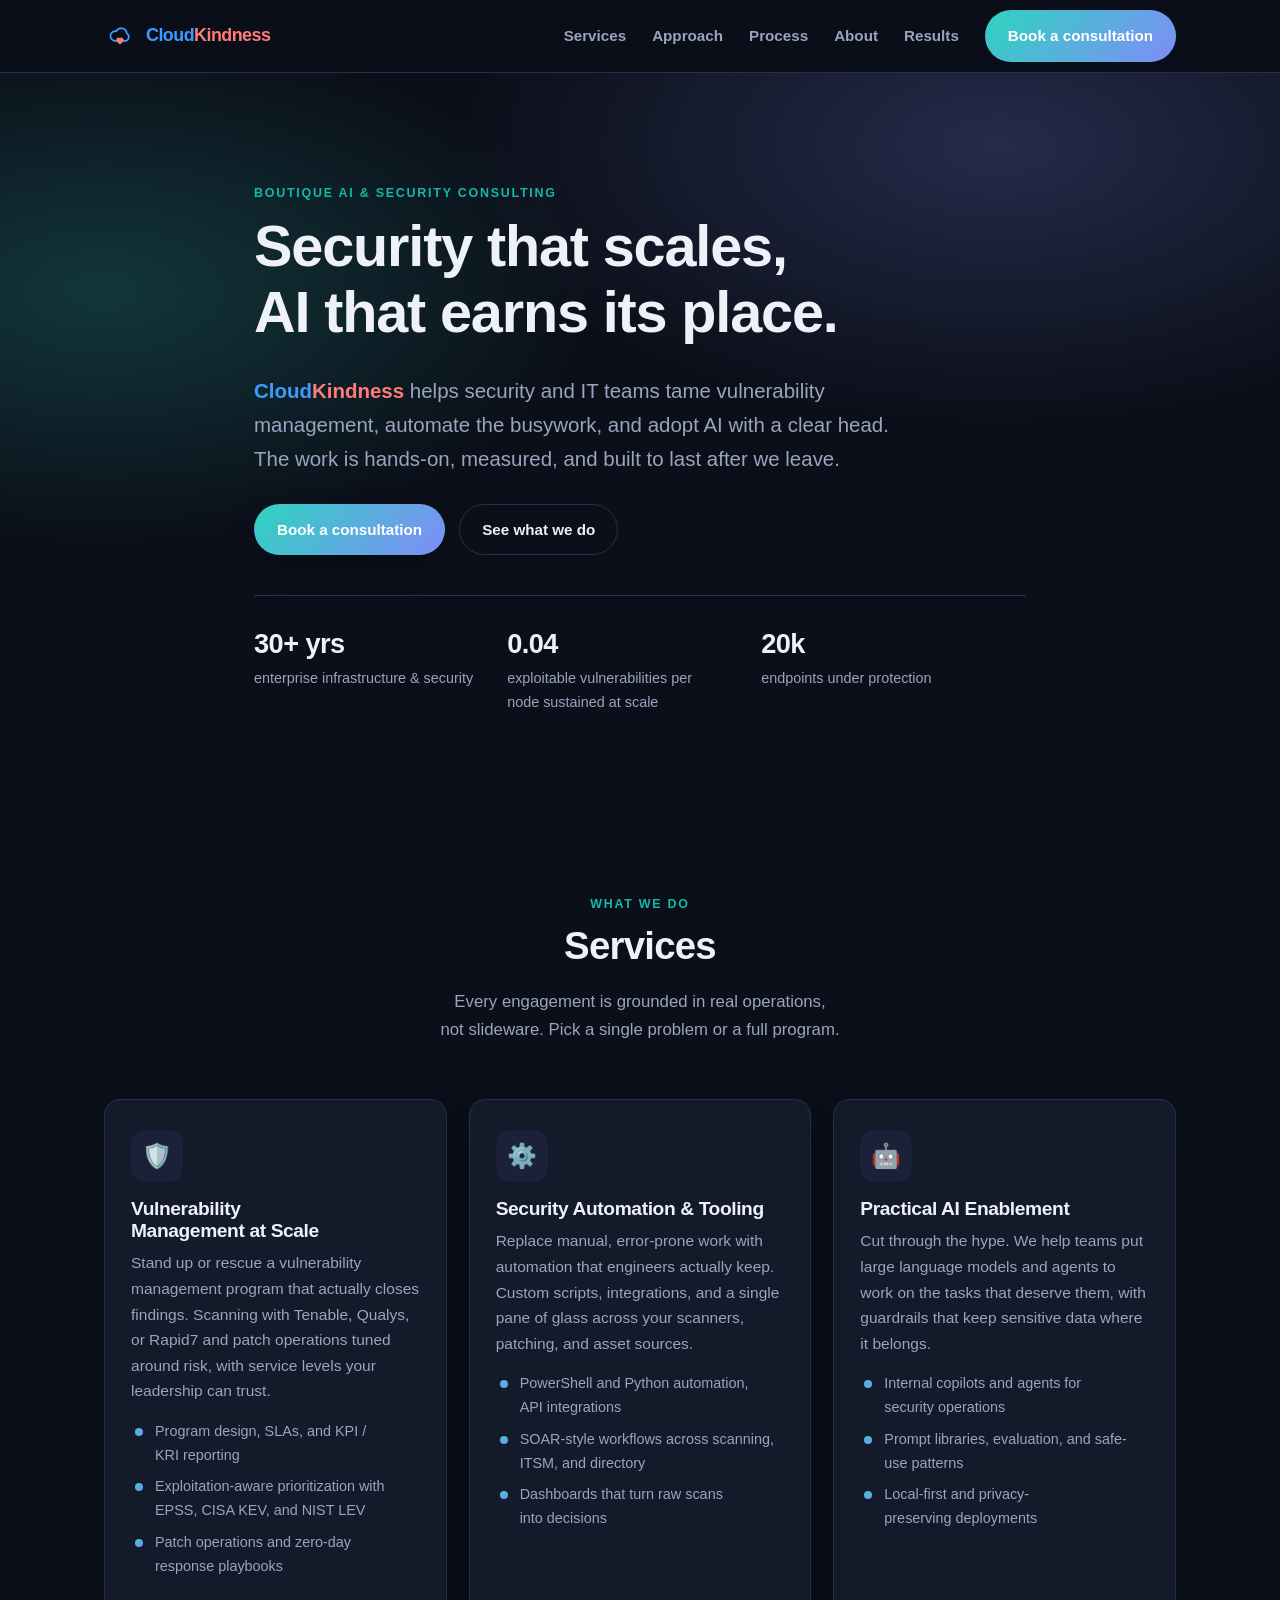
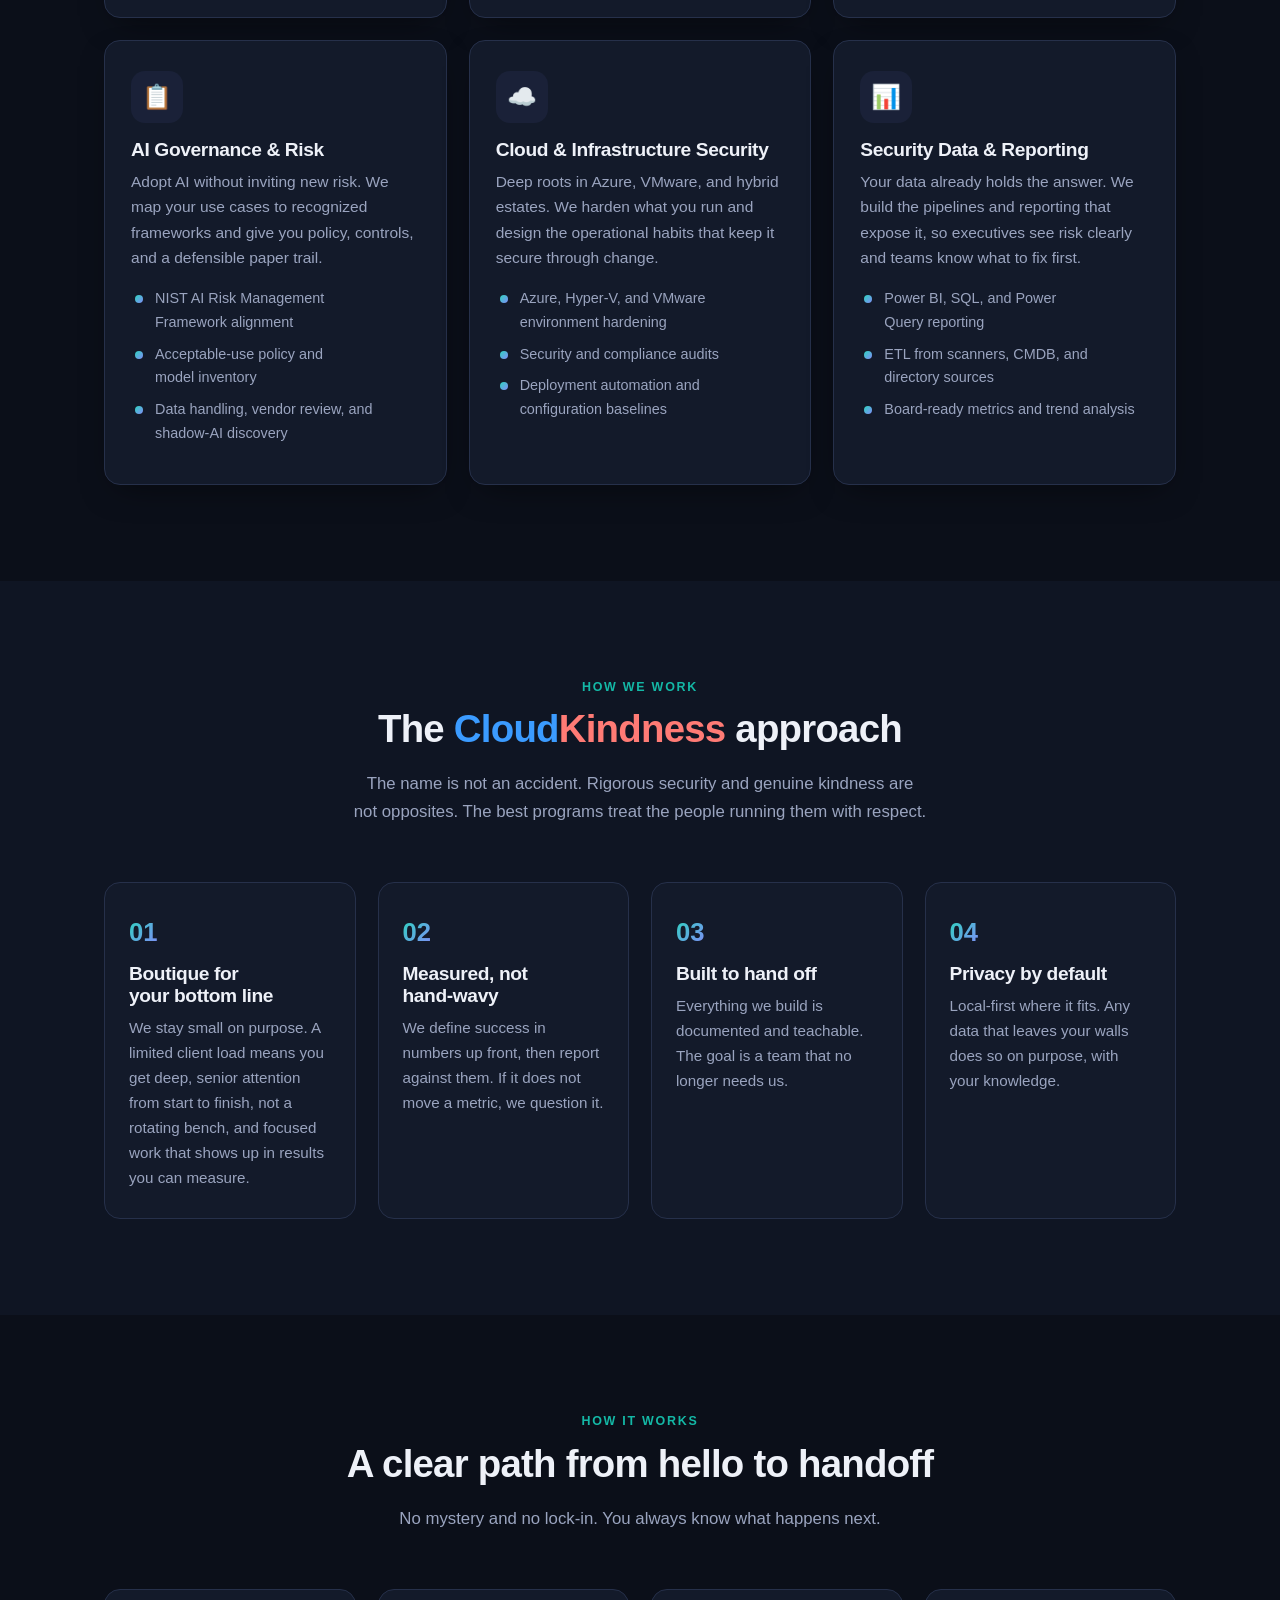
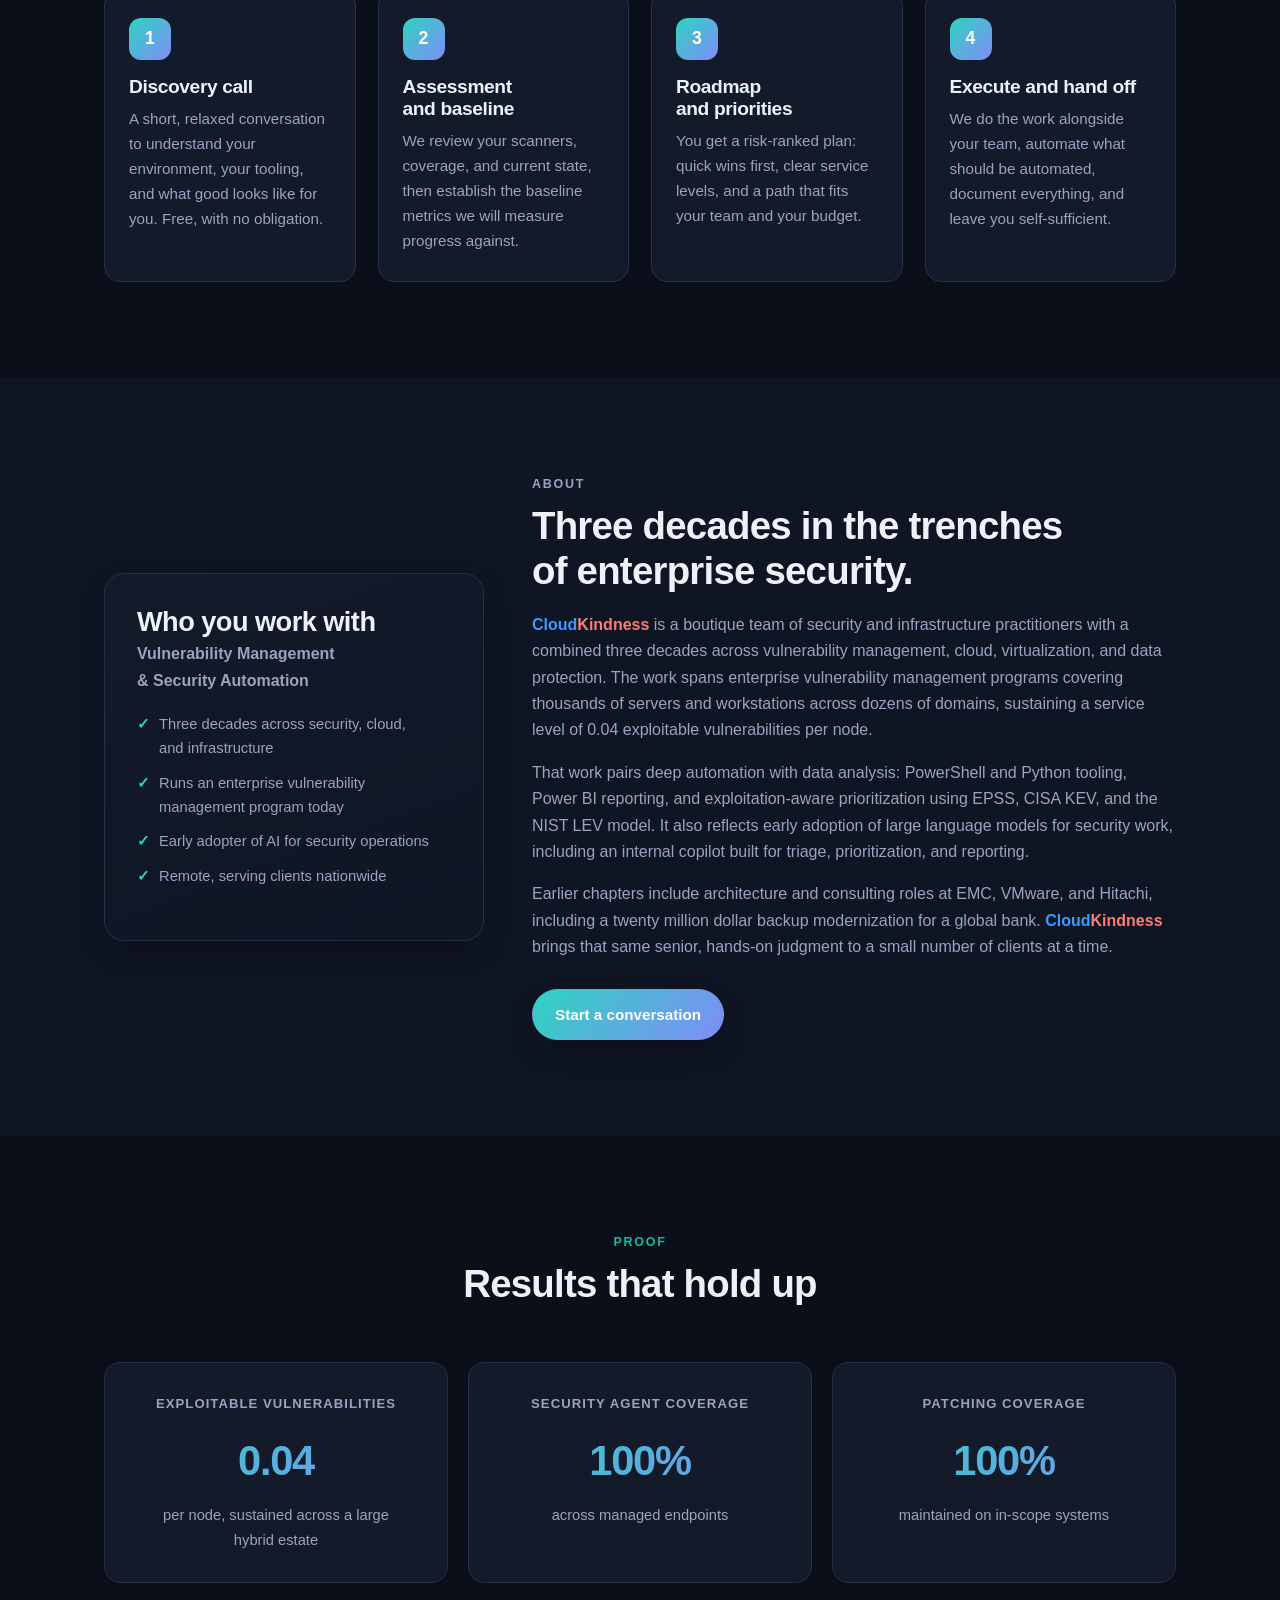
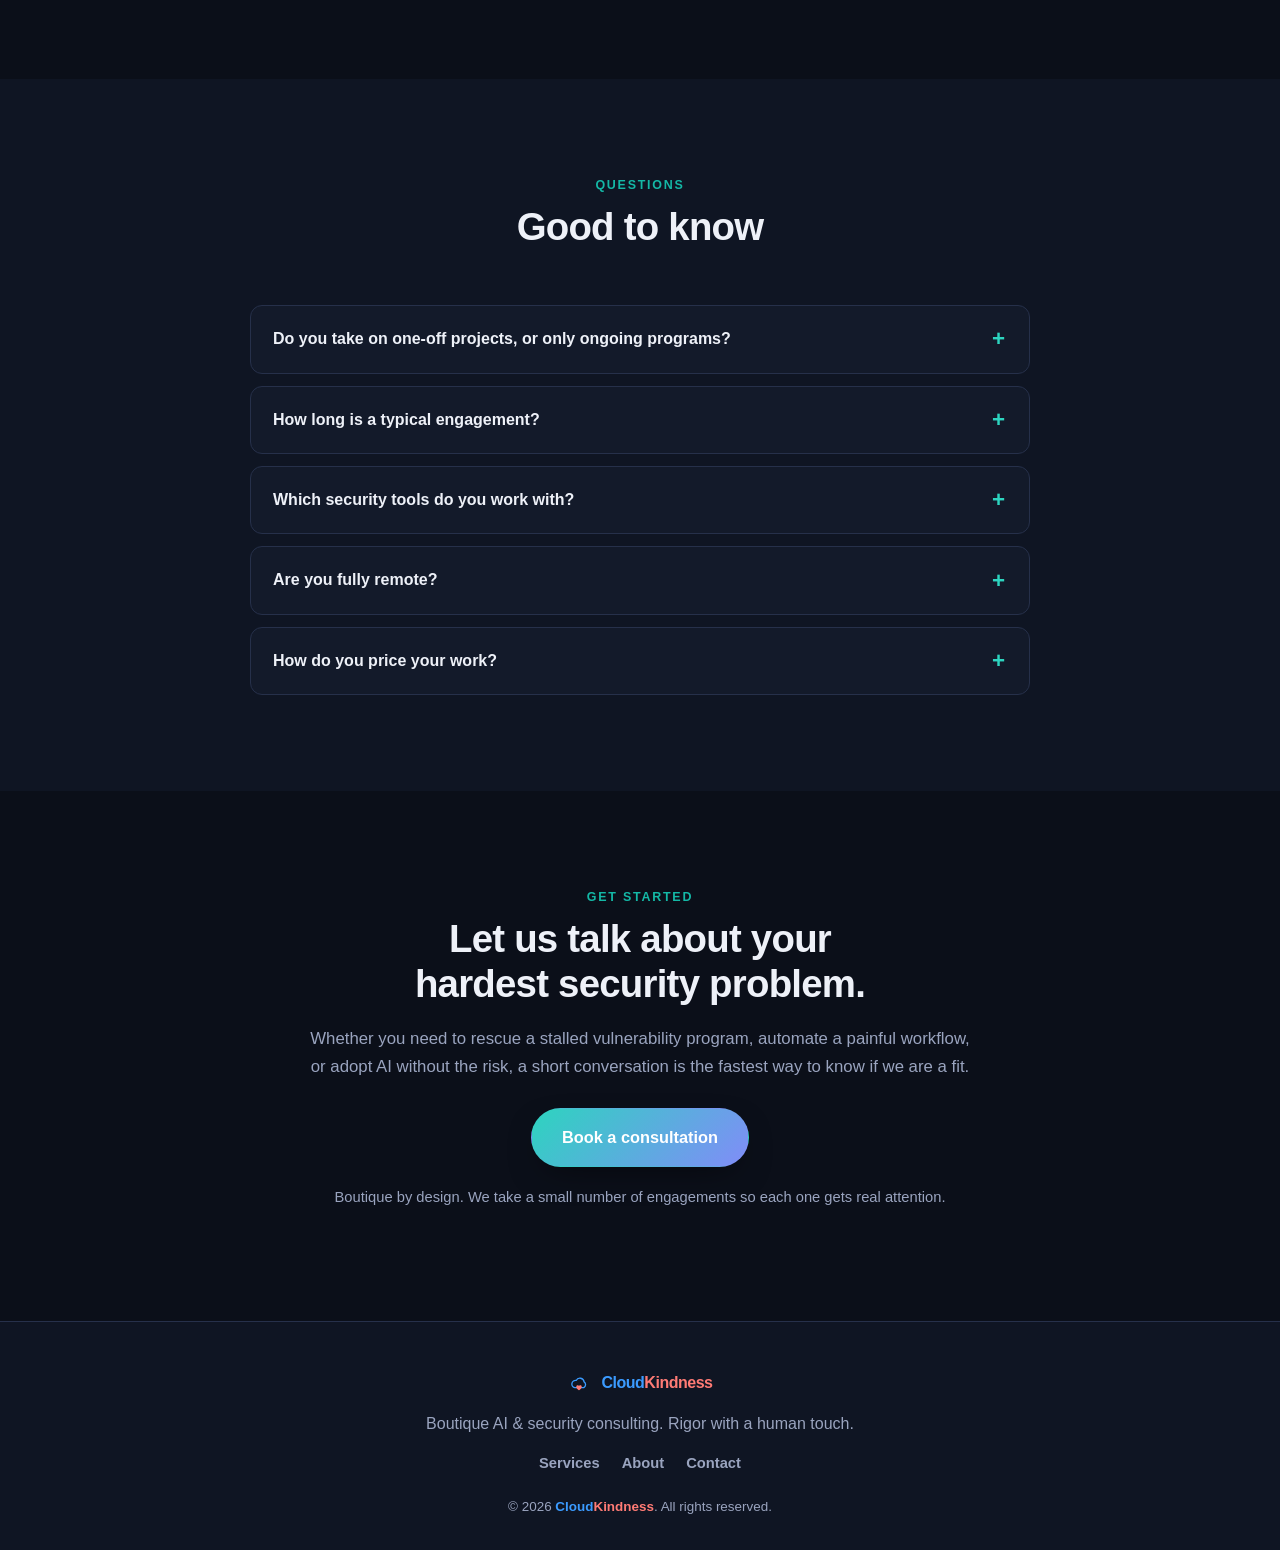
==== commit 4befaae1: "Add Process + FAQ, branded contact, share/app assets - Contact CTA -> hello@cloudkindness.com (remov" ====
--- a/index.html
+++ b/index.html
@@ -3,26 +3,35 @@
 <head>
   <meta charset="UTF-8" />
   <meta name="viewport" content="width=device-width, initial-scale=1.0" />
-  <title>Cloud Kindness — Boutique AI &amp; Security Consulting</title>
-  <meta name="description" content="Cloud Kindness is a boutique AI and security consultancy. We help teams run vulnerability management at scale, automate security operations, and adopt AI safely and practically." />
-  <meta name="author" content="Cloud Kindness" />
+  <title>CloudKindness — Boutique AI &amp; Security Consulting</title>
+  <meta name="description" content="CloudKindness is a boutique AI and security consultancy. We help teams run vulnerability management at scale, automate security operations, and adopt AI safely and practically." />
+  <meta name="author" content="CloudKindness" />
 
   <!-- Open Graph -->
   <meta property="og:type" content="website" />
-  <meta property="og:title" content="Cloud Kindness — Boutique AI &amp; Security Consulting" />
-  <meta property="og:description" content="Vulnerability management at scale, security automation, and practical AI enablement. Boutique consulting led by a hands-on practitioner." />
+  <meta property="og:title" content="CloudKindness — Boutique AI &amp; Security Consulting" />
+  <meta property="og:description" content="Vulnerability management at scale, security automation, and practical AI enablement. A boutique AI and security consultancy." />
   <meta property="og:url" content="https://cloudkindness.com" />
-  <meta property="og:site_name" content="Cloud Kindness" />
-  <meta name="twitter:card" content="summary" />
+  <meta property="og:site_name" content="CloudKindness" />
+  <meta property="og:image" content="https://cloudkindness.com/assets/og-image.png" />
+  <meta property="og:image:width" content="1200" />
+  <meta property="og:image:height" content="630" />
+  <meta name="twitter:card" content="summary_large_image" />
+  <meta name="twitter:title" content="CloudKindness — Boutique AI &amp; Security Consulting" />
+  <meta name="twitter:description" content="Vulnerability management at scale, security automation, and practical AI enablement." />
+  <meta name="twitter:image" content="https://cloudkindness.com/assets/og-image.png" />
 
   <link rel="icon" href="assets/favicon.svg" type="image/svg+xml" />
+  <link rel="apple-touch-icon" href="assets/apple-touch-icon.png" />
+  <link rel="manifest" href="site.webmanifest" />
+  <meta name="theme-color" content="#0b0f19" />
   <link rel="stylesheet" href="assets/styles.css" />
 
   <script type="application/ld+json">
   {
     "@context": "https://schema.org",
     "@type": "ProfessionalService",
-    "name": "Cloud Kindness",
+    "name": "CloudKindness",
     "description": "Boutique AI and security consultancy specializing in vulnerability management, security automation, and practical AI enablement.",
     "url": "https://cloudkindness.com",
     "areaServed": "US",
@@ -35,7 +44,7 @@
 
   <header class="site-header" id="top">
     <nav class="nav container" aria-label="Primary">
-      <a class="brand" href="#top" aria-label="Cloud Kindness home">
+      <a class="brand" href="#top" aria-label="CloudKindness home">
         <span class="brand-mark" aria-hidden="true">
           <svg viewBox="0 0 40 40" width="32" height="32" role="img" aria-hidden="true">
             <path d="M28.5 16.5a7 7 0 0 0-13.2-2.4A6 6 0 1 0 13 26h15a5.5 5.5 0 0 0 .5-9.5z" fill="none" stroke="var(--logo-cloud)" stroke-width="2.2" stroke-linejoin="round"/>
@@ -50,6 +59,7 @@
       <ul class="nav-links" id="nav-links">
         <li><a href="#services">Services</a></li>
         <li><a href="#approach">Approach</a></li>
+        <li><a href="#process">Process</a></li>
         <li><a href="#about">About</a></li>
         <li><a href="#results">Results</a></li>
         <li><a class="btn btn-nav" href="#contact">Book a consultation</a></li>
@@ -65,7 +75,7 @@
         <p class="eyebrow">Boutique AI &amp; Security Consulting</p>
         <h1>Security that scales,<br />AI that earns its place.</h1>
         <p class="lede">
-          Cloud Kindness helps security and IT teams tame vulnerability management, automate the busywork,
+          <strong><span class="wm-cloud">Cloud</span><span class="wm-kind">Kindness</span></strong> helps security and IT teams tame vulnerability management, automate the busywork,
           and adopt AI with a clear head. The work is hands-on, measured, and built to last after we leave.
         </p>
         <div class="hero-cta">
@@ -184,7 +194,7 @@
       <div class="container">
         <header class="section-head">
           <p class="eyebrow">How we work</p>
-          <h2>The Cloud Kindness approach</h2>
+          <h2>The <span class="wm-cloud">Cloud</span><span class="wm-kind">Kindness</span> approach</h2>
           <p class="section-sub">
             The name is not an accident. Rigorous security and genuine kindness are not opposites. The best programs
             treat the people running them with respect.
@@ -216,8 +226,41 @@
       </div>
     </section>
 
+    <!-- PROCESS -->
+    <section id="process" class="section">
+      <div class="container">
+        <header class="section-head">
+          <p class="eyebrow">How it works</p>
+          <h2>A clear path from hello to handoff</h2>
+          <p class="section-sub">No mystery and no lock-in. You always know what happens next.</p>
+        </header>
+        <ol class="process-grid">
+          <li class="step">
+            <span class="step-num">1</span>
+            <h3>Discovery call</h3>
+            <p>A short, relaxed conversation to understand your environment, your tooling, and what good looks like for you. Free, with no obligation.</p>
+          </li>
+          <li class="step">
+            <span class="step-num">2</span>
+            <h3>Assessment and baseline</h3>
+            <p>We review your scanners, coverage, and current state, then establish the baseline metrics we will measure progress against.</p>
+          </li>
+          <li class="step">
+            <span class="step-num">3</span>
+            <h3>Roadmap and priorities</h3>
+            <p>You get a risk-ranked plan: quick wins first, clear service levels, and a path that fits your team and your budget.</p>
+          </li>
+          <li class="step">
+            <span class="step-num">4</span>
+            <h3>Execute and hand off</h3>
+            <p>We do the work alongside your team, automate what should be automated, document everything, and leave you self-sufficient.</p>
+          </li>
+        </ol>
+      </div>
+    </section>
+
     <!-- ABOUT -->
-    <section id="about" class="section">
+    <section id="about" class="section section-alt">
       <div class="container about-grid">
         <div class="about-media" aria-hidden="true">
           <div class="about-card">
@@ -248,7 +291,7 @@
           </p>
           <p>
             Earlier chapters include architecture and consulting roles at EMC, VMware, and Hitachi, including a
-            twenty million dollar backup modernization for a global bank. Cloud Kindness brings that same
+            twenty million dollar backup modernization for a global bank. <strong><span class="wm-cloud">Cloud</span><span class="wm-kind">Kindness</span></strong> brings that same
             senior, hands-on judgment to a small number of clients at a time.
           </p>
           <a class="btn btn-primary" href="#contact">Start a conversation</a>
@@ -257,7 +300,7 @@
     </section>
 
     <!-- RESULTS -->
-    <section id="results" class="section section-alt">
+    <section id="results" class="section">
       <div class="container">
         <header class="section-head">
           <p class="eyebrow">Proof</p>
@@ -283,6 +326,38 @@
       </div>
     </section>
 
+    <!-- FAQ -->
+    <section id="faq" class="section section-alt">
+      <div class="container">
+        <header class="section-head">
+          <p class="eyebrow">Questions</p>
+          <h2>Good to know</h2>
+        </header>
+        <div class="faq-list">
+          <details class="faq-item">
+            <summary>Do you take on one-off projects, or only ongoing programs?</summary>
+            <p>Both. Some clients need a single problem solved, such as a scanner rollout or a stalled remediation effort. Others want a program run over time. We scope to whichever fits.</p>
+          </details>
+          <details class="faq-item">
+            <summary>How long is a typical engagement?</summary>
+            <p>It depends on the goal. A focused assessment can wrap in a few weeks, while a full program build and handoff usually runs a few months. We agree on the shape before we start.</p>
+          </details>
+          <details class="faq-item">
+            <summary>Which security tools do you work with?</summary>
+            <p>Scanning with Tenable, Qualys, and Rapid7, patch and asset operations, and the automation around them in PowerShell and Python. We meet you in the stack you already own.</p>
+          </details>
+          <details class="faq-item">
+            <summary>Are you fully remote?</summary>
+            <p>Yes. We work remotely with clients nationwide, and we are comfortable operating inside your change control and access requirements.</p>
+          </details>
+          <details class="faq-item">
+            <summary>How do you price your work?</summary>
+            <p>By the engagement, not by the hour where we can help it. After the discovery call you get a clear scope and a fixed price or a defined retainer, so there are no surprises.</p>
+          </details>
+        </div>
+      </div>
+    </section>
+
     <!-- CONTACT -->
     <section id="contact" class="section contact">
       <div class="container contact-inner">
@@ -293,7 +368,7 @@
           without the risk, a short conversation is the fastest way to know if we are a fit.
         </p>
         <div class="contact-cta">
-          <a class="btn btn-primary btn-lg" href="mailto:josephwcook@gmail.com?subject=Cloud%20Kindness%20consultation">Book a consultation</a>
+          <a class="btn btn-primary btn-lg" href="mailto:hello@cloudkindness.com?subject=CloudKindness%20consultation">Book a consultation</a>
         </div>
         <p class="contact-note">Boutique by design. We take a small number of engagements so each one gets real attention.</p>
       </div>
@@ -317,7 +392,7 @@
         <a href="#about">About</a>
         <a href="#contact">Contact</a>
       </nav>
-      <p class="footer-copy">&copy; <span id="year">2026</span> Cloud Kindness. All rights reserved.</p>
+      <p class="footer-copy">&copy; <span id="year">2026</span> <strong><span class="wm-cloud">Cloud</span><span class="wm-kind">Kindness</span></strong>. All rights reserved.</p>
     </div>
   </footer>
 
--- a/assets/styles.css
+++ b/assets/styles.css
@@ -195,6 +195,22 @@
   background: linear-gradient(135deg, var(--brand), var(--accent)); -webkit-background-clip: text; background-clip: text; color: transparent; }
 .result p { color: var(--ink-soft); font-size: .92rem; margin: 8px 0 0; }
 
+/* ===== Process ===== */
+.process-grid { list-style: none; margin: 0; padding: 0; display: grid; grid-template-columns: repeat(auto-fit, minmax(230px, 1fr)); gap: 22px; }
+.step { background: var(--surface); border: 1px solid var(--line); border-radius: var(--radius); padding: 28px 24px; }
+.step-num { display: inline-flex; align-items: center; justify-content: center; width: 42px; height: 42px; border-radius: 12px; font-weight: 800; font-size: 1.1rem; color: #fff; background: linear-gradient(135deg, var(--brand), var(--accent)); margin-bottom: 16px; }
+.step h3 { margin: 0 0 8px; }
+.step p { color: var(--ink-soft); font-size: .95rem; margin: 0; }
+
+/* ===== FAQ ===== */
+.faq-list { max-width: 780px; margin: 0 auto; display: grid; gap: 12px; }
+.faq-item { background: var(--surface); border: 1px solid var(--line); border-radius: 12px; padding: 2px 22px; }
+.faq-item summary { cursor: pointer; font-weight: 650; padding: 18px 32px 18px 0; position: relative; color: var(--ink); list-style: none; }
+.faq-item summary::-webkit-details-marker { display: none; }
+.faq-item summary::after { content: "+"; position: absolute; right: 2px; top: 50%; transform: translateY(-50%); font-size: 1.4rem; line-height: 1; color: var(--brand); transition: transform .2s ease; }
+.faq-item[open] summary::after { transform: translateY(-50%) rotate(45deg); }
+.faq-item p { color: var(--ink-soft); font-size: .95rem; margin: 0 0 18px; }
+
 /* ===== Contact ===== */
 .contact { text-align: center; }
 .contact-inner { max-width: 720px; margin: 0 auto; }
